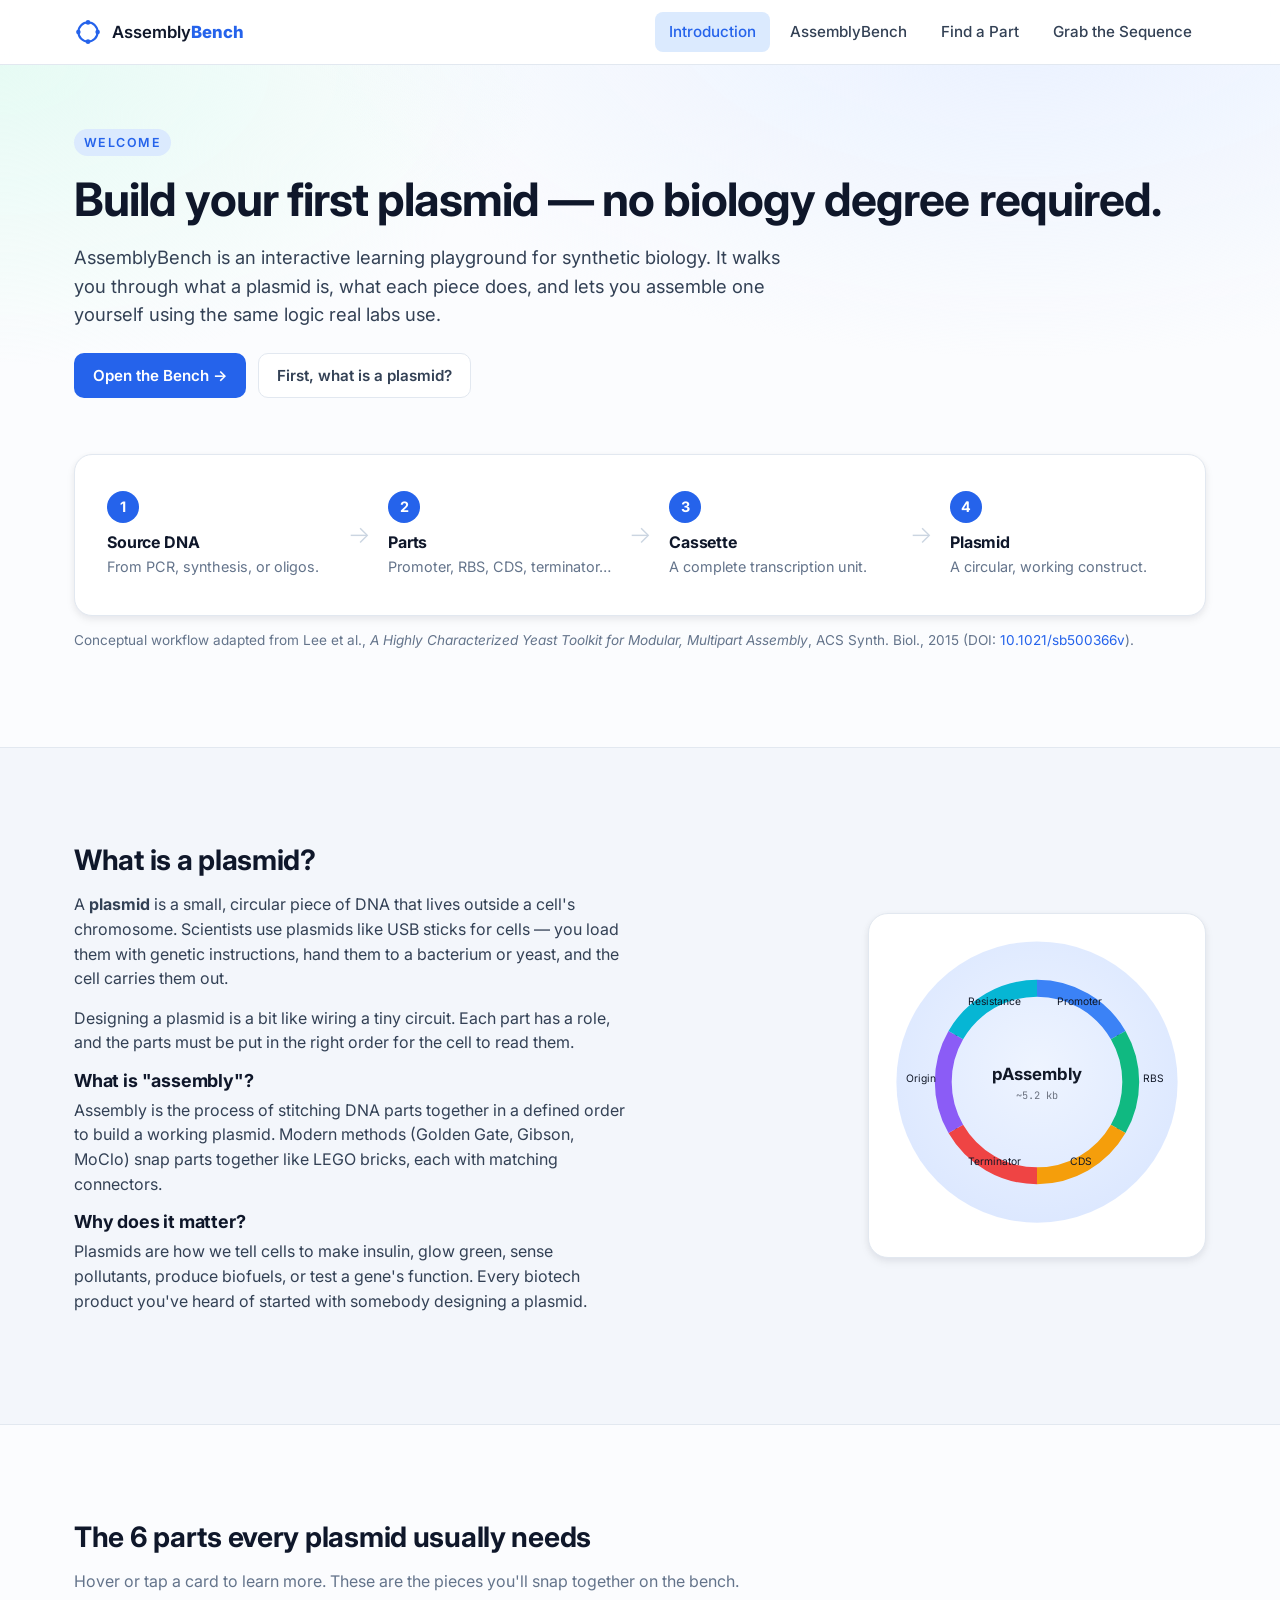
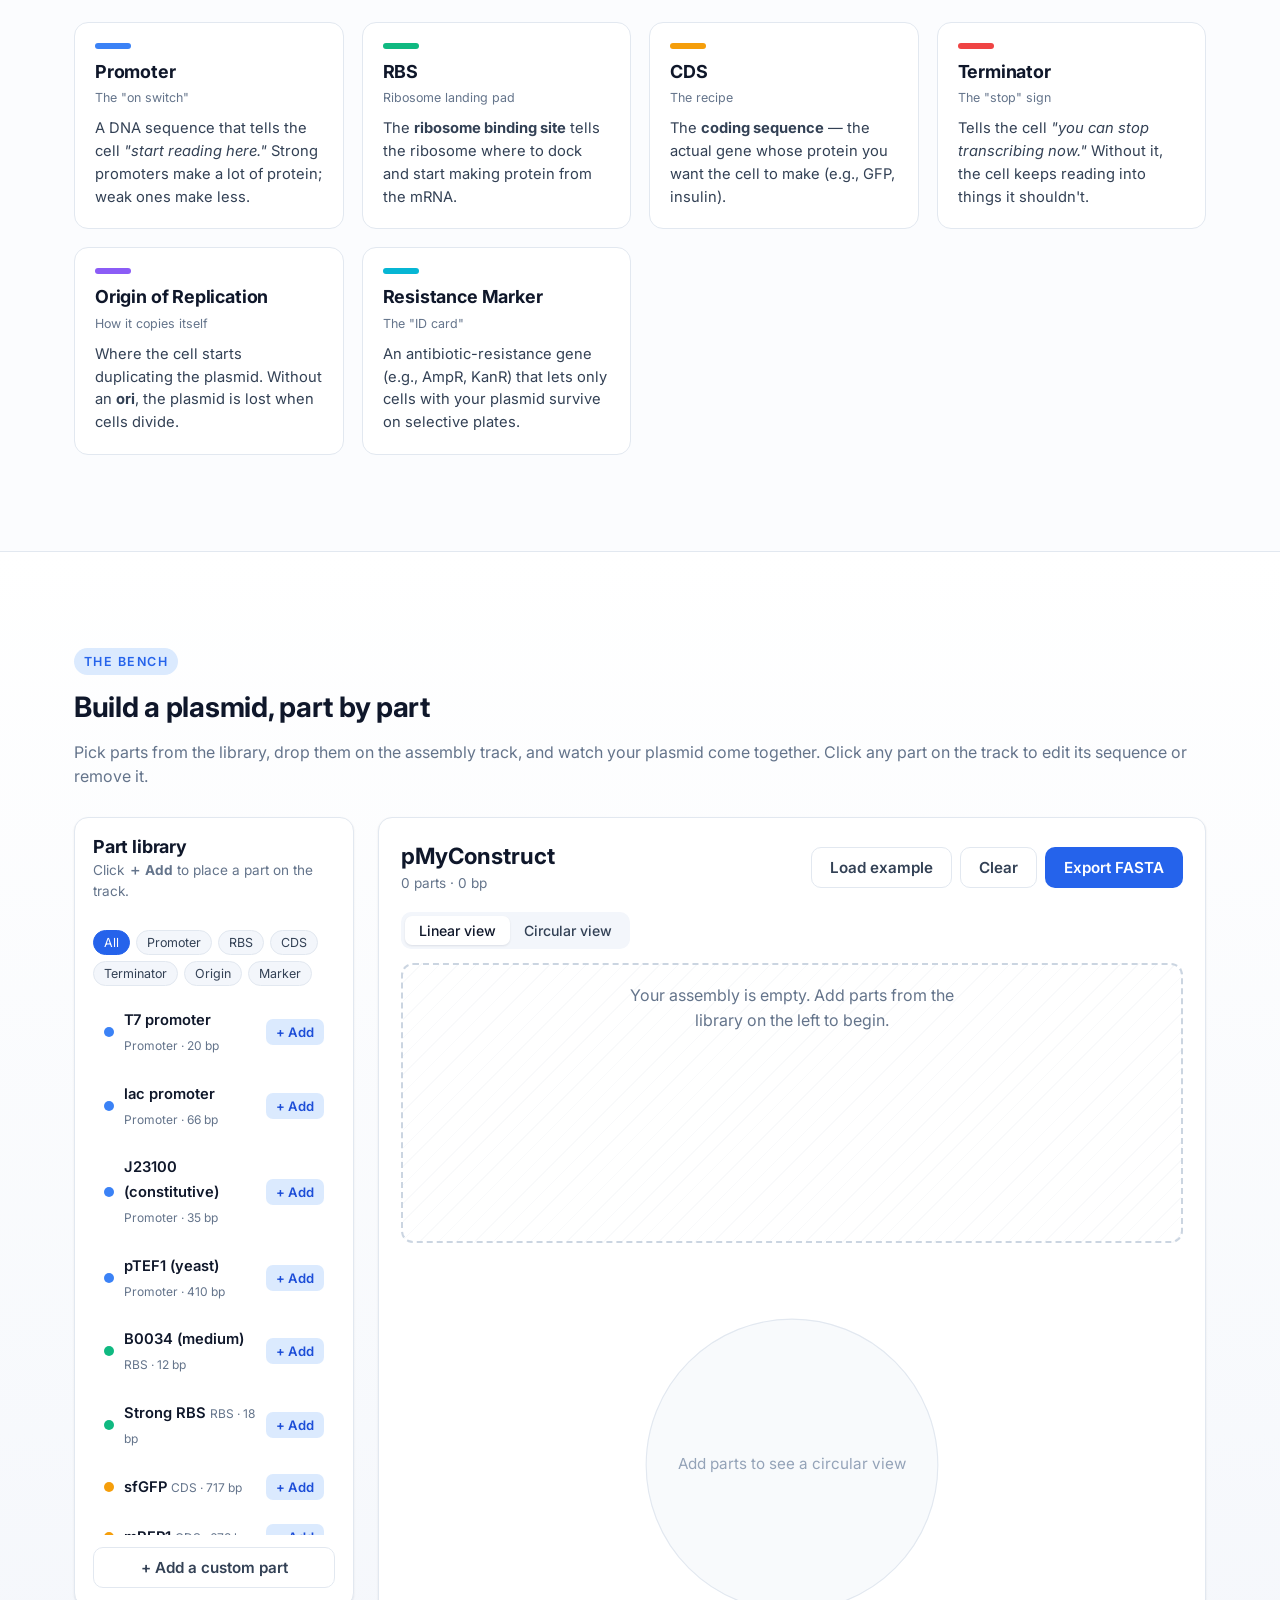
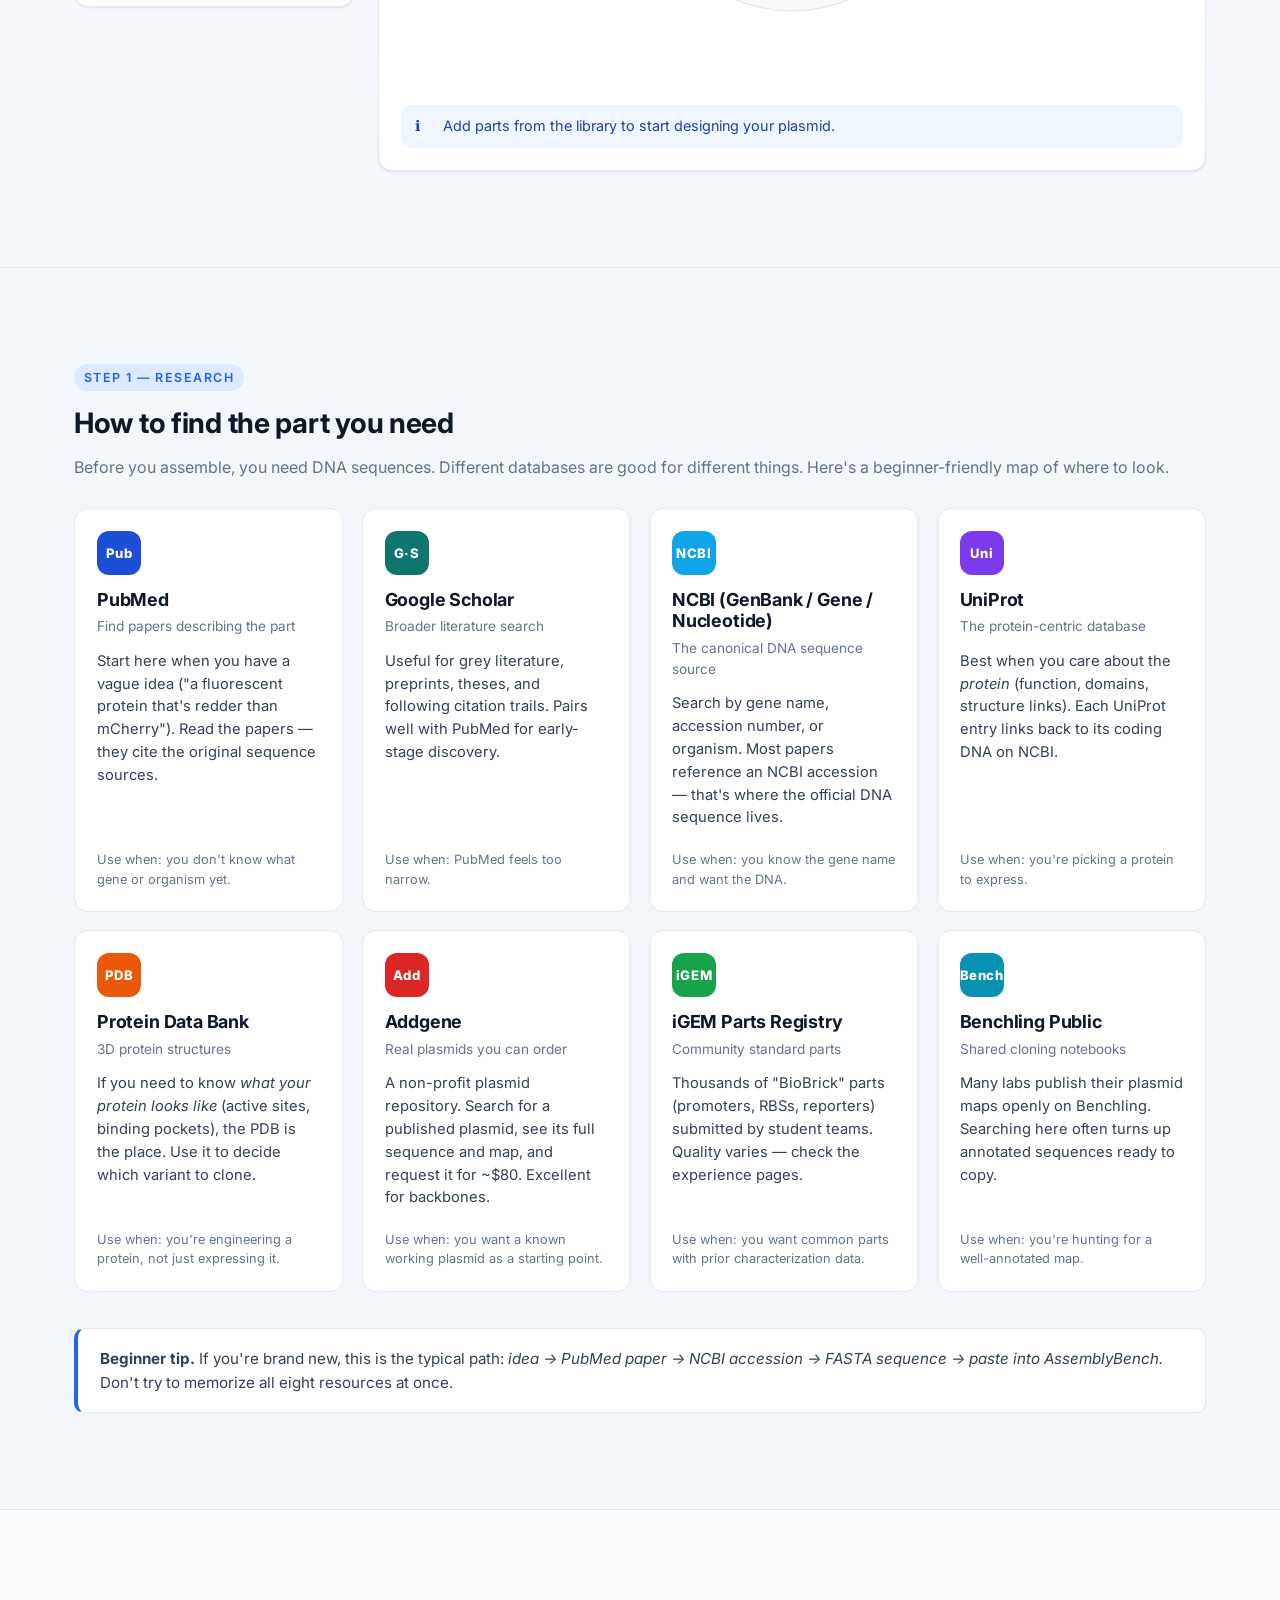
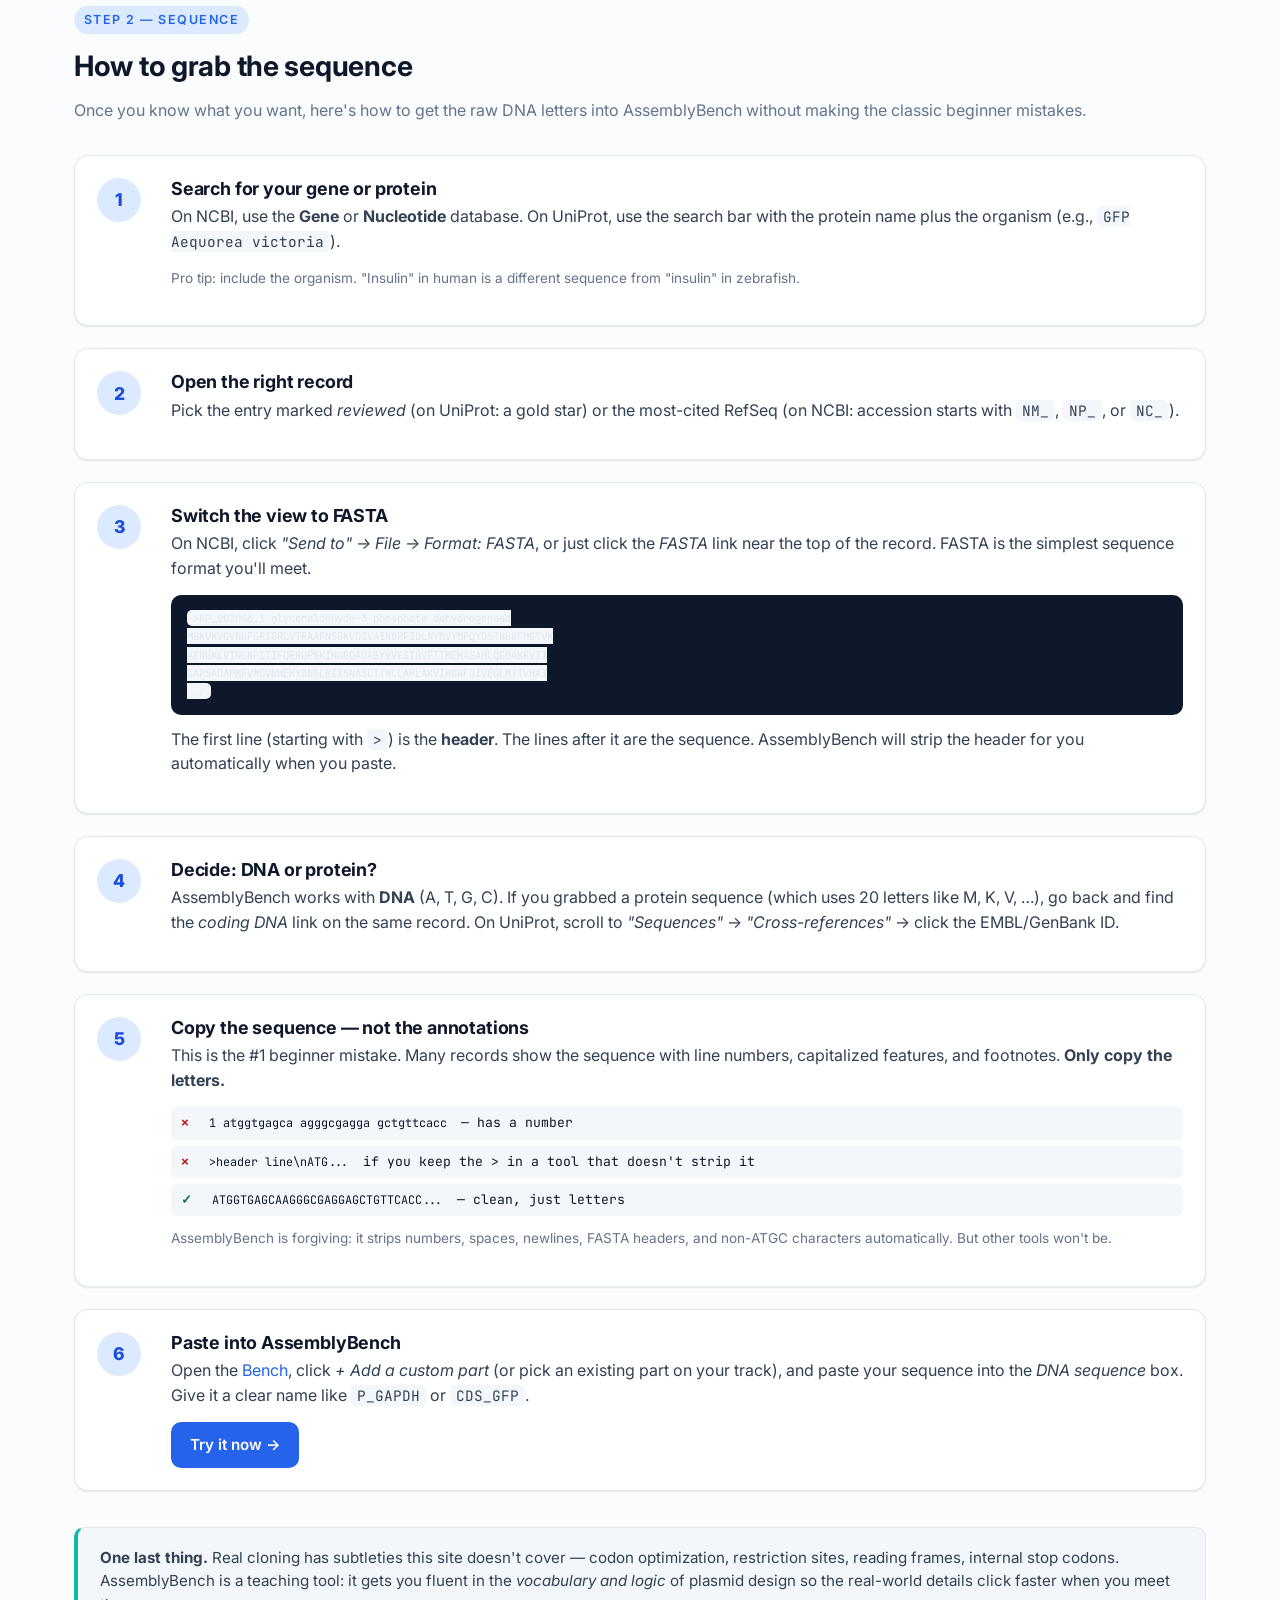
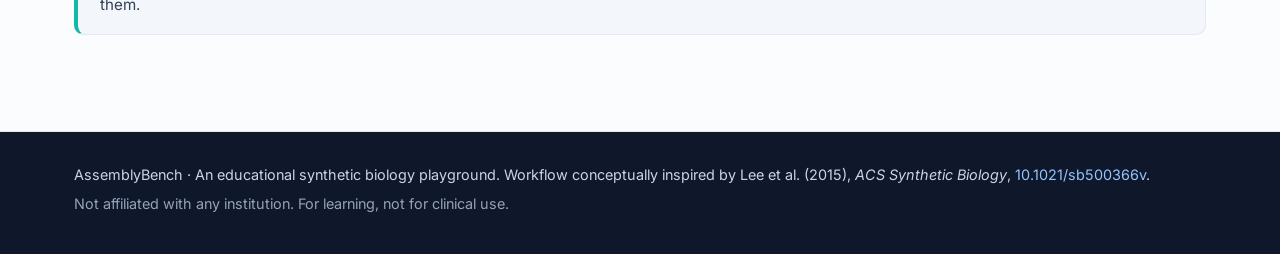
==== index.html @ bbce6f6b "Add AssemblyBench static site Initial build of the four-section educational plasmid-building site: I" ====
<!DOCTYPE html>
<html lang="en">
<head>
<meta charset="UTF-8" />
<meta name="viewport" content="width=device-width, initial-scale=1.0" />
<title>AssemblyBench — Learn synthetic biology by building a plasmid</title>
<meta name="description" content="AssemblyBench is a beginner-friendly interactive platform for learning synthetic biology by designing and assembling plasmids step by step." />
<link rel="stylesheet" href="styles.css" />
<link rel="preconnect" href="https://fonts.googleapis.com" />
<link rel="preconnect" href="https://fonts.gstatic.com" crossorigin />
<link href="https://fonts.googleapis.com/css2?family=Inter:wght@400;500;600;700;800&family=JetBrains+Mono:wght@400;500&display=swap" rel="stylesheet" />
</head>
<body>

<!-- ============ TOP NAV ============ -->
<header class="topnav" id="topnav">
  <div class="nav-inner">
    <a href="#intro" class="brand" data-nav="intro">
      <span class="brand-mark" aria-hidden="true">
        <svg viewBox="0 0 32 32" width="28" height="28">
          <circle cx="16" cy="16" r="11" fill="none" stroke="currentColor" stroke-width="2.5"/>
          <circle cx="16" cy="5" r="2.6" fill="currentColor"/>
          <circle cx="27" cy="16" r="2.6" fill="currentColor"/>
          <circle cx="16" cy="27" r="2.6" fill="currentColor"/>
          <circle cx="5" cy="16" r="2.6" fill="currentColor"/>
        </svg>
      </span>
      <span class="brand-text">Assembly<strong>Bench</strong></span>
    </a>
    <nav class="nav-links" aria-label="Primary">
      <a href="#intro" data-nav="intro">Introduction</a>
      <a href="#bench" data-nav="bench">AssemblyBench</a>
      <a href="#find" data-nav="find">Find a Part</a>
      <a href="#grab" data-nav="grab">Grab the Sequence</a>
    </nav>
    <button id="navToggle" class="nav-toggle" aria-label="Toggle menu" aria-expanded="false">
      <span></span><span></span><span></span>
    </button>
  </div>
</header>

<main>

<!-- ============ 1. INTRODUCTION ============ -->
<section id="intro" class="section section-intro">
  <div class="container">
    <p class="eyebrow">Welcome</p>
    <h1>Build your first plasmid — no biology degree required.</h1>
    <p class="lede">
      AssemblyBench is an interactive learning playground for synthetic biology.
      It walks you through what a plasmid is, what each piece does, and lets you
      assemble one yourself using the same logic real labs use.
    </p>
    <div class="hero-cta">
      <a href="#bench" class="btn btn-primary" data-nav="bench">Open the Bench →</a>
      <a href="#intro-what" class="btn btn-ghost">First, what is a plasmid?</a>
    </div>

    <!-- Conceptual diagram inspired by Figure 1 of the YTK paper -->
    <div class="hero-figure" aria-label="Hierarchical plasmid assembly diagram">
      <div class="flow-step">
        <div class="flow-dot">1</div>
        <h4>Source DNA</h4>
        <p>From PCR, synthesis, or oligos.</p>
      </div>
      <div class="flow-arrow" aria-hidden="true">→</div>
      <div class="flow-step">
        <div class="flow-dot">2</div>
        <h4>Parts</h4>
        <p>Promoter, RBS, CDS, terminator…</p>
      </div>
      <div class="flow-arrow" aria-hidden="true">→</div>
      <div class="flow-step">
        <div class="flow-dot">3</div>
        <h4>Cassette</h4>
        <p>A complete transcription unit.</p>
      </div>
      <div class="flow-arrow" aria-hidden="true">→</div>
      <div class="flow-step">
        <div class="flow-dot">4</div>
        <h4>Plasmid</h4>
        <p>A circular, working construct.</p>
      </div>
    </div>
    <p class="figure-caption">
      Conceptual workflow adapted from Lee et&nbsp;al., <em>A Highly Characterized Yeast Toolkit for Modular, Multipart Assembly</em>,
      ACS Synth. Biol., 2015 (DOI: <a href="https://pubs.acs.org/doi/10.1021/sb500366v" target="_blank" rel="noopener">10.1021/sb500366v</a>).
    </p>
  </div>
</section>

<section id="intro-what" class="section section-soft">
  <div class="container grid-2">
    <div>
      <h2>What is a plasmid?</h2>
      <p>
        A <strong>plasmid</strong> is a small, circular piece of DNA that lives outside
        a cell's chromosome. Scientists use plasmids like USB sticks for cells —
        you load them with genetic instructions, hand them to a bacterium or yeast,
        and the cell carries them out.
      </p>
      <p>
        Designing a plasmid is a bit like wiring a tiny circuit. Each part has a
        role, and the parts must be put in the right order for the cell to read them.
      </p>
      <h3>What is "assembly"?</h3>
      <p>
        Assembly is the process of stitching DNA parts together in a defined order
        to build a working plasmid. Modern methods (Golden Gate, Gibson, MoClo)
        snap parts together like LEGO bricks, each with matching connectors.
      </p>
      <h3>Why does it matter?</h3>
      <p>
        Plasmids are how we tell cells to make insulin, glow green, sense pollutants,
        produce biofuels, or test a gene's function. Every biotech product you've heard
        of started with somebody designing a plasmid.
      </p>
    </div>
    <aside class="plasmid-illustration" aria-label="Plasmid anatomy">
      <svg viewBox="0 0 320 320" width="100%" height="100%">
        <defs>
          <radialGradient id="bg" cx="50%" cy="45%" r="60%">
            <stop offset="0%" stop-color="#eef4ff"/>
            <stop offset="100%" stop-color="#dbe7ff"/>
          </radialGradient>
        </defs>
        <circle cx="160" cy="160" r="150" fill="url(#bg)"/>
        <!-- backbone -->
        <circle cx="160" cy="160" r="100" fill="none" stroke="#1f2937" stroke-width="3"/>
        <!-- arc parts -->
        <path d="M160,60 A100,100 0 0,1 246.6,110" stroke="#3b82f6" stroke-width="18" fill="none"/>
        <path d="M246.6,110 A100,100 0 0,1 246.6,210" stroke="#10b981" stroke-width="18" fill="none"/>
        <path d="M246.6,210 A100,100 0 0,1 160,260" stroke="#f59e0b" stroke-width="18" fill="none"/>
        <path d="M160,260 A100,100 0 0,1 73.4,210" stroke="#ef4444" stroke-width="18" fill="none"/>
        <path d="M73.4,210 A100,100 0 0,1 73.4,110" stroke="#8b5cf6" stroke-width="18" fill="none"/>
        <path d="M73.4,110 A100,100 0 0,1 160,60" stroke="#06b6d4" stroke-width="18" fill="none"/>
        <!-- labels -->
        <g font-family="Inter, sans-serif" font-size="11" fill="#111827">
          <text x="205" y="78"  text-anchor="middle">Promoter</text>
          <text x="284" y="160" text-anchor="middle">RBS</text>
          <text x="207" y="248" text-anchor="middle">CDS</text>
          <text x="115" y="248" text-anchor="middle">Terminator</text>
          <text x="36"  y="160" text-anchor="middle">Origin</text>
          <text x="115" y="78"  text-anchor="middle">Resistance</text>
        </g>
        <text x="160" y="158" text-anchor="middle" font-family="Inter" font-weight="700" font-size="18" fill="#111827">pAssembly</text>
        <text x="160" y="178" text-anchor="middle" font-family="JetBrains Mono" font-size="11" fill="#6b7280">~5.2 kb</text>
      </svg>
    </aside>
  </div>
</section>

<section class="section">
  <div class="container">
    <h2>The 6 parts every plasmid usually needs</h2>
    <p class="muted">Hover or tap a card to learn more. These are the pieces you'll snap together on the bench.</p>
    <div class="part-grid">
      <article class="part-card" data-type="promoter">
        <div class="part-swatch" style="--c:#3b82f6"></div>
        <h3>Promoter</h3>
        <p class="part-tag">The "on switch"</p>
        <p>A DNA sequence that tells the cell <em>"start reading here."</em> Strong promoters make a lot of protein; weak ones make less.</p>
      </article>
      <article class="part-card" data-type="rbs">
        <div class="part-swatch" style="--c:#10b981"></div>
        <h3>RBS</h3>
        <p class="part-tag">Ribosome landing pad</p>
        <p>The <strong>ribosome binding site</strong> tells the ribosome where to dock and start making protein from the mRNA.</p>
      </article>
      <article class="part-card" data-type="cds">
        <div class="part-swatch" style="--c:#f59e0b"></div>
        <h3>CDS</h3>
        <p class="part-tag">The recipe</p>
        <p>The <strong>coding sequence</strong> — the actual gene whose protein you want the cell to make (e.g., GFP, insulin).</p>
      </article>
      <article class="part-card" data-type="terminator">
        <div class="part-swatch" style="--c:#ef4444"></div>
        <h3>Terminator</h3>
        <p class="part-tag">The "stop" sign</p>
        <p>Tells the cell <em>"you can stop transcribing now."</em> Without it, the cell keeps reading into things it shouldn't.</p>
      </article>
      <article class="part-card" data-type="origin">
        <div class="part-swatch" style="--c:#8b5cf6"></div>
        <h3>Origin of Replication</h3>
        <p class="part-tag">How it copies itself</p>
        <p>Where the cell starts duplicating the plasmid. Without an <strong>ori</strong>, the plasmid is lost when cells divide.</p>
      </article>
      <article class="part-card" data-type="resistance">
        <div class="part-swatch" style="--c:#06b6d4"></div>
        <h3>Resistance Marker</h3>
        <p class="part-tag">The "ID card"</p>
        <p>An antibiotic-resistance gene (e.g., AmpR, KanR) that lets only cells with your plasmid survive on selective plates.</p>
      </article>
    </div>
  </div>
</section>

<!-- ============ 2. ASSEMBLY BENCH ============ -->
<section id="bench" class="section section-bench">
  <div class="container">
    <p class="eyebrow">The Bench</p>
    <h2>Build a plasmid, part by part</h2>
    <p class="muted">Pick parts from the library, drop them on the assembly track, and watch your plasmid come together. Click any part on the track to edit its sequence or remove it.</p>

    <div class="bench-grid">

      <!-- Library -->
      <aside class="bench-library" aria-label="Part library">
        <div class="library-head">
          <h3>Part library</h3>
          <p class="muted small">Click <strong>＋ Add</strong> to place a part on the track.</p>
        </div>
        <div class="library-filter">
          <button class="chip is-active" data-filter="all">All</button>
          <button class="chip" data-filter="promoter">Promoter</button>
          <button class="chip" data-filter="rbs">RBS</button>
          <button class="chip" data-filter="cds">CDS</button>
          <button class="chip" data-filter="terminator">Terminator</button>
          <button class="chip" data-filter="origin">Origin</button>
          <button class="chip" data-filter="resistance">Marker</button>
        </div>
        <ul class="library-list" id="libraryList"><!-- filled by JS --></ul>

        <button class="btn btn-ghost btn-block" id="addCustomBtn">+ Add a custom part</button>
      </aside>

      <!-- Workspace -->
      <section class="bench-workspace" aria-label="Assembly workspace">
        <div class="workspace-head">
          <div>
            <input id="plasmidName" class="plasmid-name" value="pMyConstruct" aria-label="Plasmid name" />
            <p class="muted small" id="plasmidStats">0 parts · 0 bp</p>
          </div>
          <div class="workspace-actions">
            <button class="btn btn-ghost" id="loadExampleBtn" title="Load a worked example">Load example</button>
            <button class="btn btn-ghost" id="clearBtn" title="Clear the track">Clear</button>
            <button class="btn btn-primary" id="exportBtn" title="Export as FASTA">Export FASTA</button>
          </div>
        </div>

        <div class="workspace-views">
          <button class="view-tab is-active" data-view="linear">Linear view</button>
          <button class="view-tab" data-view="circular">Circular view</button>
        </div>

        <!-- Linear track -->
        <div class="track-wrap" id="trackWrap">
          <div class="track" id="track" data-empty="true">
            <p class="track-empty">Your assembly is empty. Add parts from the library on the left to begin.</p>
          </div>
        </div>

        <!-- Circular view -->
        <div class="circular-wrap" id="circularWrap" hidden>
          <svg id="circularSvg" viewBox="-180 -180 360 360" role="img" aria-label="Circular plasmid view"></svg>
        </div>

        <!-- Validation -->
        <div class="validator" id="validator" aria-live="polite"></div>
      </section>
    </div>
  </div>
</section>

<!-- Part detail dialog -->
<dialog id="partDialog" class="dialog">
  <form method="dialog" class="dialog-inner">
    <header class="dialog-head">
      <h3 id="dialogTitle">Part</h3>
      <button class="icon-btn" value="cancel" aria-label="Close" type="button" id="dialogClose">✕</button>
    </header>
    <div class="dialog-body">
      <label class="field">
        <span>Display name</span>
        <input id="dialogName" type="text" />
      </label>
      <label class="field">
        <span>Part type</span>
        <select id="dialogType">
          <option value="promoter">Promoter</option>
          <option value="rbs">RBS</option>
          <option value="cds">CDS (coding sequence)</option>
          <option value="terminator">Terminator</option>
          <option value="origin">Origin of replication</option>
          <option value="resistance">Resistance marker</option>
          <option value="other">Other / spacer</option>
        </select>
      </label>
      <label class="field">
        <span>DNA sequence (A/T/G/C, others ignored)</span>
        <textarea id="dialogSeq" rows="8" spellcheck="false" placeholder="Paste a FASTA or raw sequence. Headers (lines starting with &gt;) are stripped automatically."></textarea>
        <span class="field-hint" id="dialogSeqHint">0 bp</span>
      </label>
    </div>
    <footer class="dialog-foot">
      <button class="btn btn-danger" type="button" id="dialogDelete">Remove from track</button>
      <span class="spacer"></span>
      <button class="btn btn-ghost" type="button" id="dialogCancel">Cancel</button>
      <button class="btn btn-primary" type="button" id="dialogSave">Save</button>
    </footer>
  </form>
</dialog>

<!-- ============ 3. FIND A PART ============ -->
<section id="find" class="section section-soft">
  <div class="container">
    <p class="eyebrow">Step 1 — Research</p>
    <h2>How to find the part you need</h2>
    <p class="muted">
      Before you assemble, you need DNA sequences. Different databases are good for
      different things. Here's a beginner-friendly map of where to look.
    </p>

    <div class="resource-grid">

      <a class="resource-card" href="https://pubmed.ncbi.nlm.nih.gov" target="_blank" rel="noopener">
        <div class="resource-mark" style="--c:#1d4ed8">Pub</div>
        <h3>PubMed</h3>
        <p class="resource-tag">Find papers describing the part</p>
        <p>Start here when you have a vague idea ("a fluorescent protein that's redder than mCherry"). Read the papers — they cite the original sequence sources.</p>
        <span class="resource-when">Use when: you don't know what gene or organism yet.</span>
      </a>

      <a class="resource-card" href="https://scholar.google.com" target="_blank" rel="noopener">
        <div class="resource-mark" style="--c:#0f766e">G·S</div>
        <h3>Google Scholar</h3>
        <p class="resource-tag">Broader literature search</p>
        <p>Useful for grey literature, preprints, theses, and following citation trails.
          Pairs well with PubMed for early-stage discovery.</p>
        <span class="resource-when">Use when: PubMed feels too narrow.</span>
      </a>

      <a class="resource-card" href="https://www.ncbi.nlm.nih.gov/" target="_blank" rel="noopener">
        <div class="resource-mark" style="--c:#0ea5e9">NCBI</div>
        <h3>NCBI (GenBank / Gene / Nucleotide)</h3>
        <p class="resource-tag">The canonical DNA sequence source</p>
        <p>Search by gene name, accession number, or organism. Most papers reference an NCBI accession — that's where the official DNA sequence lives.</p>
        <span class="resource-when">Use when: you know the gene name and want the DNA.</span>
      </a>

      <a class="resource-card" href="https://www.uniprot.org" target="_blank" rel="noopener">
        <div class="resource-mark" style="--c:#7c3aed">Uni</div>
        <h3>UniProt</h3>
        <p class="resource-tag">The protein-centric database</p>
        <p>Best when you care about the <em>protein</em> (function, domains, structure links). Each UniProt entry links back to its coding DNA on NCBI.</p>
        <span class="resource-when">Use when: you're picking a protein to express.</span>
      </a>

      <a class="resource-card" href="https://www.rcsb.org" target="_blank" rel="noopener">
        <div class="resource-mark" style="--c:#ea580c">PDB</div>
        <h3>Protein Data Bank</h3>
        <p class="resource-tag">3D protein structures</p>
        <p>If you need to know <em>what your protein looks like</em> (active sites, binding pockets), the PDB is the place. Use it to decide which variant to clone.</p>
        <span class="resource-when">Use when: you're engineering a protein, not just expressing it.</span>
      </a>

      <a class="resource-card" href="https://www.addgene.org" target="_blank" rel="noopener">
        <div class="resource-mark" style="--c:#dc2626">Add</div>
        <h3>Addgene</h3>
        <p class="resource-tag">Real plasmids you can order</p>
        <p>A non-profit plasmid repository. Search for a published plasmid, see its full sequence and map, and request it for ~$80. Excellent for backbones.</p>
        <span class="resource-when">Use when: you want a known working plasmid as a starting point.</span>
      </a>

      <a class="resource-card" href="https://parts.igem.org" target="_blank" rel="noopener">
        <div class="resource-mark" style="--c:#16a34a">iGEM</div>
        <h3>iGEM Parts Registry</h3>
        <p class="resource-tag">Community standard parts</p>
        <p>Thousands of "BioBrick" parts (promoters, RBSs, reporters) submitted by student teams. Quality varies — check the experience pages.</p>
        <span class="resource-when">Use when: you want common parts with prior characterization data.</span>
      </a>

      <a class="resource-card" href="https://benchling.com/explore" target="_blank" rel="noopener">
        <div class="resource-mark" style="--c:#0891b2">Bench</div>
        <h3>Benchling Public</h3>
        <p class="resource-tag">Shared cloning notebooks</p>
        <p>Many labs publish their plasmid maps openly on Benchling. Searching here often turns up annotated sequences ready to copy.</p>
        <span class="resource-when">Use when: you're hunting for a well-annotated map.</span>
      </a>

    </div>

    <div class="callout">
      <strong>Beginner tip.</strong> If you're brand new, this is the typical path:
      <em>idea → PubMed paper → NCBI accession → FASTA sequence → paste into AssemblyBench.</em>
      Don't try to memorize all eight resources at once.
    </div>
  </div>
</section>

<!-- ============ 4. GRAB THE SEQUENCE ============ -->
<section id="grab" class="section">
  <div class="container">
    <p class="eyebrow">Step 2 — Sequence</p>
    <h2>How to grab the sequence</h2>
    <p class="muted">Once you know what you want, here's how to get the raw DNA letters into AssemblyBench without making the classic beginner mistakes.</p>

    <ol class="steps">
      <li class="step">
        <div class="step-num">1</div>
        <div class="step-body">
          <h3>Search for your gene or protein</h3>
          <p>On NCBI, use the <strong>Gene</strong> or <strong>Nucleotide</strong> database. On UniProt, use the search bar with the protein name plus the organism (e.g., <code>GFP Aequorea victoria</code>).</p>
          <p class="muted small">Pro tip: include the organism. "Insulin" in human is a different sequence from "insulin" in zebrafish.</p>
        </div>
      </li>

      <li class="step">
        <div class="step-num">2</div>
        <div class="step-body">
          <h3>Open the right record</h3>
          <p>Pick the entry marked <em>reviewed</em> (on UniProt: a gold star) or the most-cited RefSeq (on NCBI: accession starts with <code>NM_</code>, <code>NP_</code>, or <code>NC_</code>).</p>
        </div>
      </li>

      <li class="step">
        <div class="step-num">3</div>
        <div class="step-body">
          <h3>Switch the view to FASTA</h3>
          <p>On NCBI, click <em>"Send to" → File → Format: FASTA</em>, or just click the <em>FASTA</em> link near the top of the record. FASTA is the simplest sequence format you'll meet.</p>

          <div class="code-block">
<pre><code>&gt;NP_002046.1 glyceraldehyde-3-phosphate dehydrogenase
MGKVKVGVNGFGRIGRLVTRAAFNSGKVDIVAINDPFIDLNYMVYMFQYDSTHGKFHGTVK
AENGKLVINGNPITIFQERDPSKIKWGDAGAEYVVESTGVFTTMEKAGAHLQGGAKRVII
SAPSADAPMFVMGVNHEKYDNSLKIISNASCTTNCLAPLAKVIHDNFGIVEGLMTTVHAI
...</code></pre>
          </div>

          <p>The first line (starting with <code>&gt;</code>) is the <strong>header</strong>. The lines after it are the sequence. AssemblyBench will strip the header for you automatically when you paste.</p>
        </div>
      </li>

      <li class="step">
        <div class="step-num">4</div>
        <div class="step-body">
          <h3>Decide: DNA or protein?</h3>
          <p>AssemblyBench works with <strong>DNA</strong> (A, T, G, C). If you grabbed a protein sequence (which uses 20 letters like M, K, V, …), go back and find the <em>coding DNA</em> link on the same record. On UniProt, scroll to <em>"Sequences"</em> → <em>"Cross-references"</em> → click the EMBL/GenBank ID.</p>
        </div>
      </li>

      <li class="step">
        <div class="step-num">5</div>
        <div class="step-body">
          <h3>Copy the sequence — not the annotations</h3>
          <p>This is the #1 beginner mistake. Many records show the sequence with line numbers, capitalized features, and footnotes. <strong>Only copy the letters.</strong></p>
          <ul class="mistake-list">
            <li><span class="bad">✕</span> <code>1 atggtgagca agggcgagga gctgttcacc</code> — has a number</li>
            <li><span class="bad">✕</span> <code>&gt;header line\nATG...</code> if you keep the &gt; in a tool that doesn't strip it</li>
            <li><span class="good">✓</span> <code>ATGGTGAGCAAGGGCGAGGAGCTGTTCACC...</code> — clean, just letters</li>
          </ul>
          <p class="muted small">AssemblyBench is forgiving: it strips numbers, spaces, newlines, FASTA headers, and non-ATGC characters automatically. But other tools won't be.</p>
        </div>
      </li>

      <li class="step">
        <div class="step-num">6</div>
        <div class="step-body">
          <h3>Paste into AssemblyBench</h3>
          <p>Open the <a href="#bench" data-nav="bench">Bench</a>, click <em>+ Add a custom part</em> (or pick an existing part on your track), and paste your sequence into the <em>DNA sequence</em> box. Give it a clear name like <code>P_GAPDH</code> or <code>CDS_GFP</code>.</p>
          <a href="#bench" class="btn btn-primary" data-nav="bench">Try it now →</a>
        </div>
      </li>
    </ol>

    <div class="callout callout-soft">
      <strong>One last thing.</strong> Real cloning has subtleties this site doesn't cover —
      codon optimization, restriction sites, reading frames, internal stop codons. AssemblyBench
      is a teaching tool: it gets you fluent in the <em>vocabulary and logic</em> of plasmid
      design so the real-world details click faster when you meet them.
    </div>
  </div>
</section>

</main>

<footer class="site-footer">
  <div class="container footer-inner">
    <p>
      AssemblyBench · An educational synthetic biology playground.
      Workflow conceptually inspired by Lee et&nbsp;al. (2015), <em>ACS Synthetic Biology</em>,
      <a href="https://pubs.acs.org/doi/10.1021/sb500366v" target="_blank" rel="noopener">10.1021/sb500366v</a>.
    </p>
    <p class="muted small">Not affiliated with any institution. For learning, not for clinical use.</p>
  </div>
</footer>

<!-- Floating tooltip layer -->
<div id="tooltip" class="tooltip" role="tooltip"></div>

<script src="parts.js"></script>
<script src="app.js"></script>
</body>
</html>
---- styles.css ----
/* ==========================================================
   AssemblyBench — Styles
   ========================================================== */

:root {
  --bg: #fbfcfe;
  --bg-soft: #f3f6fb;
  --bg-card: #ffffff;
  --ink: #0f172a;
  --ink-2: #334155;
  --muted: #64748b;
  --line: #e2e8f0;
  --line-2: #cbd5e1;

  --brand: #2563eb;
  --brand-dark: #1d4ed8;
  --brand-soft: #dbeafe;
  --accent: #14b8a6;

  --promoter: #3b82f6;
  --rbs: #10b981;
  --cds: #f59e0b;
  --terminator: #ef4444;
  --origin: #8b5cf6;
  --resistance: #06b6d4;
  --other: #94a3b8;

  --shadow-sm: 0 1px 2px rgba(15,23,42,.06), 0 1px 3px rgba(15,23,42,.04);
  --shadow-md: 0 4px 10px rgba(15,23,42,.06), 0 2px 6px rgba(15,23,42,.04);
  --shadow-lg: 0 18px 40px -10px rgba(15,23,42,.18), 0 6px 16px rgba(15,23,42,.06);

  --radius: 14px;
  --radius-sm: 10px;

  --font-sans: 'Inter', system-ui, -apple-system, 'Segoe UI', Roboto, sans-serif;
  --font-mono: 'JetBrains Mono', ui-monospace, SFMono-Regular, Menlo, monospace;
}

* { box-sizing: border-box; }
html, body { margin: 0; padding: 0; }
html { scroll-behavior: smooth; scroll-padding-top: 72px; }

body {
  font-family: var(--font-sans);
  color: var(--ink);
  background: var(--bg);
  line-height: 1.55;
  -webkit-font-smoothing: antialiased;
}

a { color: var(--brand); text-decoration: none; }
a:hover { text-decoration: underline; }

h1, h2, h3, h4 { font-weight: 700; letter-spacing: -0.01em; line-height: 1.2; color: var(--ink); }
h1 { font-size: clamp(2rem, 3.6vw, 3rem); margin: 0 0 1rem; letter-spacing: -0.02em; }
h2 { font-size: clamp(1.6rem, 2.2vw, 2.1rem); margin: 0 0 .9rem; }
h3 { font-size: 1.12rem; margin: 0 0 .4rem; }
h4 { font-size: .95rem; margin: 0 0 .25rem; }
p { margin: 0 0 .9rem; color: var(--ink-2); }
.muted { color: var(--muted); }
.small { font-size: .85rem; }

code, pre { font-family: var(--font-mono); font-size: .9em; }
code { background: var(--bg-soft); padding: 1px 6px; border-radius: 5px; }

.container { max-width: 1180px; margin: 0 auto; padding: 0 24px; }

.eyebrow {
  display: inline-block;
  font-size: .78rem;
  font-weight: 600;
  letter-spacing: .12em;
  text-transform: uppercase;
  color: var(--brand);
  background: var(--brand-soft);
  padding: 4px 10px;
  border-radius: 999px;
  margin: 0 0 1rem;
}

/* ============ NAV ============ */
.topnav {
  position: sticky;
  top: 0;
  z-index: 50;
  background: rgba(255,255,255,.85);
  backdrop-filter: saturate(180%) blur(10px);
  -webkit-backdrop-filter: saturate(180%) blur(10px);
  border-bottom: 1px solid var(--line);
}
.nav-inner {
  max-width: 1180px;
  margin: 0 auto;
  padding: 12px 24px;
  display: flex;
  align-items: center;
  gap: 24px;
}
.brand {
  display: inline-flex;
  align-items: center;
  gap: 10px;
  color: var(--ink);
  font-weight: 600;
  font-size: 1.05rem;
}
.brand:hover { text-decoration: none; }
.brand-mark { color: var(--brand); display: inline-flex; }
.brand-text strong { color: var(--brand); font-weight: 800; }
.nav-links {
  margin-left: auto;
  display: flex;
  gap: 6px;
  flex-wrap: wrap;
}
.nav-links a {
  color: var(--ink-2);
  padding: 8px 14px;
  border-radius: 8px;
  font-weight: 500;
  font-size: .95rem;
}
.nav-links a:hover { background: var(--bg-soft); text-decoration: none; color: var(--ink); }
.nav-links a.is-active { color: var(--brand); background: var(--brand-soft); }

.nav-toggle {
  display: none;
  background: none;
  border: 0;
  width: 40px;
  height: 40px;
  flex-direction: column;
  justify-content: center;
  gap: 5px;
  cursor: pointer;
  padding: 0 8px;
}
.nav-toggle span { display: block; height: 2px; background: var(--ink); border-radius: 2px; }

@media (max-width: 820px) {
  .nav-toggle { display: inline-flex; margin-left: auto; }
  .nav-links {
    position: absolute;
    top: 100%;
    left: 0;
    right: 0;
    background: #fff;
    flex-direction: column;
    gap: 0;
    padding: 8px 16px 14px;
    border-bottom: 1px solid var(--line);
    display: none;
  }
  .nav-links.is-open { display: flex; }
  .nav-links a { padding: 10px 12px; }
}

/* ============ SECTIONS ============ */
.section {
  padding: 96px 0;
  border-bottom: 1px solid var(--line);
}
.section-soft { background: var(--bg-soft); }
.section-intro {
  padding-top: 64px;
  background:
    radial-gradient(1200px 600px at 80% -10%, #e9f1ff 0%, transparent 60%),
    radial-gradient(900px 500px at 0% 0%, #e6fbf4 0%, transparent 60%),
    #fbfcfe;
}

.lede { font-size: 1.15rem; max-width: 720px; color: var(--ink-2); }

.hero-cta {
  display: flex;
  gap: 12px;
  margin: 24px 0 56px;
  flex-wrap: wrap;
}

/* Hero figure (the workflow row) */
.hero-figure {
  display: grid;
  grid-template-columns: 1fr auto 1fr auto 1fr auto 1fr;
  align-items: stretch;
  gap: 14px;
  padding: 28px;
  background: #fff;
  border: 1px solid var(--line);
  border-radius: 18px;
  box-shadow: var(--shadow-md);
}
.flow-step {
  display: flex;
  flex-direction: column;
  align-items: flex-start;
  text-align: left;
  padding: 8px 4px;
}
.flow-dot {
  width: 32px;
  height: 32px;
  border-radius: 50%;
  background: var(--brand);
  color: #fff;
  font-weight: 700;
  font-size: .9rem;
  display: inline-flex;
  align-items: center;
  justify-content: center;
  margin-bottom: 10px;
}
.flow-step h4 { font-size: 1rem; }
.flow-step p { font-size: .9rem; color: var(--muted); margin: 0; }
.flow-arrow {
  display: flex;
  align-items: center;
  justify-content: center;
  color: var(--line-2);
  font-size: 1.5rem;
  font-weight: 300;
}
.figure-caption {
  margin: 14px 0 0;
  font-size: .85rem;
  color: var(--muted);
}

@media (max-width: 820px) {
  .hero-figure { grid-template-columns: 1fr; }
  .flow-arrow { transform: rotate(90deg); }
}

/* ============ BUTTONS ============ */
.btn {
  display: inline-flex;
  align-items: center;
  justify-content: center;
  gap: 8px;
  padding: 10px 18px;
  border-radius: 10px;
  font-weight: 600;
  font-size: .95rem;
  border: 1px solid transparent;
  cursor: pointer;
  font-family: inherit;
  transition: transform .04s ease, box-shadow .15s ease, background .15s ease, color .15s ease;
  background: transparent;
  color: var(--ink);
}
.btn:active { transform: translateY(1px); }
.btn-primary {
  background: var(--brand);
  color: #fff;
}
.btn-primary:hover { background: var(--brand-dark); text-decoration: none; }
.btn-ghost {
  background: #fff;
  border-color: var(--line);
  color: var(--ink-2);
}
.btn-ghost:hover { background: var(--bg-soft); color: var(--ink); text-decoration: none; }
.btn-danger {
  background: #fee2e2;
  color: #b91c1c;
  border-color: #fecaca;
}
.btn-danger:hover { background: #fecaca; }
.btn-block { width: 100%; }

.icon-btn {
  background: transparent;
  border: 0;
  font-size: 1.1rem;
  color: var(--muted);
  cursor: pointer;
  width: 32px;
  height: 32px;
  border-radius: 8px;
}
.icon-btn:hover { background: var(--bg-soft); color: var(--ink); }

/* ============ GRIDS ============ */
.grid-2 {
  display: grid;
  grid-template-columns: 1.05fr 1fr;
  gap: 56px;
  align-items: center;
}
@media (max-width: 900px) { .grid-2 { grid-template-columns: 1fr; gap: 32px; } }

.plasmid-illustration {
  background: #fff;
  border: 1px solid var(--line);
  border-radius: 20px;
  padding: 18px;
  box-shadow: var(--shadow-md);
  aspect-ratio: 1 / 1;
  max-width: 440px;
  margin-left: auto;
}

/* Part cards */
.part-grid {
  display: grid;
  grid-template-columns: repeat(auto-fill, minmax(220px, 1fr));
  gap: 18px;
  margin-top: 28px;
}
.part-card {
  background: #fff;
  border: 1px solid var(--line);
  border-radius: var(--radius);
  padding: 20px;
  position: relative;
  transition: transform .12s ease, box-shadow .15s ease, border-color .15s ease;
  overflow: hidden;
}
.part-card:hover {
  transform: translateY(-2px);
  border-color: var(--line-2);
  box-shadow: var(--shadow-md);
}
.part-card .part-swatch {
  width: 36px;
  height: 6px;
  border-radius: 999px;
  background: var(--c, var(--brand));
  margin-bottom: 12px;
}
.part-card h3 { margin-bottom: 2px; }
.part-tag {
  display: inline-block;
  font-size: .78rem;
  color: var(--muted);
  margin: 0 0 .6rem;
}
.part-card p:last-child { margin-bottom: 0; font-size: .92rem; }

/* ============ BENCH ============ */
.section-bench { background: linear-gradient(180deg, #fff 0%, var(--bg-soft) 100%); }

.bench-grid {
  display: grid;
  grid-template-columns: 280px 1fr;
  gap: 24px;
  margin-top: 28px;
}
@media (max-width: 980px) { .bench-grid { grid-template-columns: 1fr; } }

.bench-library {
  background: #fff;
  border: 1px solid var(--line);
  border-radius: var(--radius);
  padding: 18px;
  box-shadow: var(--shadow-sm);
  position: sticky;
  top: 80px;
  align-self: start;
  max-height: calc(100vh - 110px);
  display: flex;
  flex-direction: column;
}
@media (max-width: 980px) { .bench-library { position: static; max-height: none; } }
.library-head h3 { margin: 0 0 2px; }
.library-filter {
  display: flex;
  gap: 6px;
  flex-wrap: wrap;
  margin: 14px 0 12px;
}
.chip {
  background: var(--bg-soft);
  border: 1px solid var(--line);
  color: var(--ink-2);
  font-size: .78rem;
  padding: 4px 10px;
  border-radius: 999px;
  cursor: pointer;
  font-family: inherit;
}
.chip:hover { border-color: var(--line-2); color: var(--ink); }
.chip.is-active { background: var(--brand); color: #fff; border-color: var(--brand); }

.library-list {
  list-style: none;
  margin: 0;
  padding: 0;
  overflow-y: auto;
  flex: 1;
  display: flex;
  flex-direction: column;
  gap: 6px;
}
.library-item {
  display: flex;
  align-items: center;
  gap: 10px;
  padding: 8px 10px;
  border-radius: 10px;
  border: 1px solid transparent;
  cursor: default;
}
.library-item:hover { background: var(--bg-soft); }
.library-item .li-swatch {
  width: 10px;
  height: 10px;
  border-radius: 50%;
  background: var(--c);
  flex: 0 0 auto;
}
.library-item .li-text { flex: 1; min-width: 0; }
.library-item .li-name { font-weight: 600; font-size: .92rem; line-height: 1.2; }
.library-item .li-meta { font-size: .75rem; color: var(--muted); }
.library-item button {
  background: var(--brand-soft);
  color: var(--brand-dark);
  border: 0;
  font-size: .82rem;
  font-weight: 600;
  padding: 5px 10px;
  border-radius: 7px;
  cursor: pointer;
  font-family: inherit;
}
.library-item button:hover { background: var(--brand); color: #fff; }

#addCustomBtn { margin-top: 12px; }

/* Workspace */
.bench-workspace {
  background: #fff;
  border: 1px solid var(--line);
  border-radius: var(--radius);
  padding: 22px;
  box-shadow: var(--shadow-sm);
  min-height: 480px;
  display: flex;
  flex-direction: column;
}
.workspace-head {
  display: flex;
  align-items: center;
  gap: 16px;
  margin-bottom: 18px;
}
.workspace-head > div:first-child { flex: 1; min-width: 0; }
.plasmid-name {
  font-family: inherit;
  font-size: 1.4rem;
  font-weight: 700;
  border: 0;
  outline: 0;
  width: 100%;
  background: transparent;
  color: var(--ink);
  padding: 2px 0;
  border-bottom: 2px dashed transparent;
}
.plasmid-name:hover, .plasmid-name:focus { border-bottom-color: var(--line-2); }
#plasmidStats { margin: 0; font-size: .85rem; }
.workspace-actions { display: flex; gap: 8px; flex-wrap: wrap; }

.workspace-views {
  display: inline-flex;
  background: var(--bg-soft);
  border-radius: 10px;
  padding: 4px;
  margin-bottom: 14px;
  width: max-content;
}
.view-tab {
  background: transparent;
  border: 0;
  padding: 6px 14px;
  border-radius: 7px;
  font-family: inherit;
  font-size: .88rem;
  font-weight: 500;
  color: var(--ink-2);
  cursor: pointer;
}
.view-tab.is-active { background: #fff; color: var(--ink); box-shadow: var(--shadow-sm); }

/* Linear track */
.track-wrap { flex: 1; min-height: 0; }
.track {
  border: 2px dashed var(--line-2);
  border-radius: 12px;
  background:
    repeating-linear-gradient(135deg, transparent 0 12px, rgba(148,163,184,.06) 12px 13px),
    #fff;
  min-height: 280px;
  padding: 18px;
  display: flex;
  flex-wrap: wrap;
  gap: 10px;
  align-content: flex-start;
  align-items: center;
  transition: background .15s ease, border-color .15s ease;
}
.track[data-empty="true"] {
  align-items: center;
  justify-content: center;
}
.track.is-drop-target {
  border-color: var(--brand);
  background:
    repeating-linear-gradient(135deg, transparent 0 12px, rgba(37,99,235,.08) 12px 13px),
    #fff;
}
.track-empty {
  color: var(--muted);
  text-align: center;
  margin: 0;
  max-width: 360px;
}

.track-part {
  position: relative;
  display: inline-flex;
  align-items: center;
  gap: 6px;
  padding: 8px 14px 8px 8px;
  background: #fff;
  border: 1.5px solid var(--c);
  border-left: 6px solid var(--c);
  border-radius: 10px;
  cursor: grab;
  font-size: .9rem;
  font-weight: 500;
  color: var(--ink);
  box-shadow: var(--shadow-sm);
  transition: transform .08s ease, box-shadow .12s ease;
  user-select: none;
}
.track-part:hover {
  transform: translateY(-1px);
  box-shadow: var(--shadow-md);
}
.track-part .tp-arrow {
  display: inline-block;
  width: 8px;
  height: 8px;
  border-top: 2px solid var(--c);
  border-right: 2px solid var(--c);
  transform: rotate(45deg);
  margin-left: 6px;
}
.track-part.dragging { opacity: .5; }
.track-part .tp-type {
  font-size: .68rem;
  text-transform: uppercase;
  letter-spacing: .08em;
  color: var(--c);
  font-weight: 700;
  margin-right: 4px;
}
.track-part .tp-bp {
  font-family: var(--font-mono);
  font-size: .72rem;
  color: var(--muted);
  margin-left: 6px;
}

.track-divider {
  align-self: stretch;
  width: 2px;
  background: var(--line);
  margin: 4px 2px;
  border-radius: 1px;
}

/* Circular view */
.circular-wrap {
  display: flex;
  align-items: center;
  justify-content: center;
  min-height: 320px;
  padding: 12px;
}
#circularSvg { max-width: 420px; width: 100%; height: auto; }

/* Validator */
.validator {
  margin-top: 18px;
  display: flex;
  flex-direction: column;
  gap: 8px;
}
.v-row {
  display: flex;
  gap: 10px;
  align-items: flex-start;
  padding: 10px 14px;
  border-radius: 10px;
  font-size: .9rem;
}
.v-row .v-ico { flex: 0 0 18px; font-weight: 800; }
.v-ok      { background: #ecfdf5; color: #065f46; }
.v-warn    { background: #fff7ed; color: #9a3412; }
.v-err     { background: #fef2f2; color: #991b1b; }
.v-info    { background: #eff6ff; color: #1e40af; }

/* ============ RESOURCES ============ */
.resource-grid {
  display: grid;
  grid-template-columns: repeat(auto-fill, minmax(260px, 1fr));
  gap: 18px;
  margin-top: 28px;
}
.resource-card {
  background: #fff;
  border: 1px solid var(--line);
  border-radius: var(--radius);
  padding: 22px;
  display: flex;
  flex-direction: column;
  gap: 6px;
  color: var(--ink);
  transition: transform .12s ease, box-shadow .15s ease, border-color .15s ease;
}
.resource-card:hover {
  text-decoration: none;
  transform: translateY(-2px);
  border-color: var(--line-2);
  box-shadow: var(--shadow-md);
}
.resource-mark {
  width: 44px; height: 44px;
  border-radius: 12px;
  background: var(--c);
  color: #fff;
  display: inline-flex;
  align-items: center;
  justify-content: center;
  font-weight: 800;
  font-size: .82rem;
  letter-spacing: .04em;
  margin-bottom: 8px;
}
.resource-card h3 { margin: 0; }
.resource-tag { color: var(--muted); font-size: .85rem; margin: 0 0 .4rem; }
.resource-card p:not(.resource-tag) { font-size: .92rem; color: var(--ink-2); margin: 0 0 .4rem; }
.resource-when { font-size: .8rem; color: var(--muted); margin-top: auto; padding-top: 8px; }

.callout {
  margin-top: 36px;
  padding: 18px 22px;
  background: #fff;
  border: 1px solid var(--line);
  border-left: 4px solid var(--brand);
  border-radius: 10px;
  color: var(--ink-2);
  font-size: .95rem;
}
.callout-soft {
  background: var(--bg-soft);
  border-left-color: var(--accent);
}

/* ============ STEPS ============ */
.steps {
  list-style: none;
  padding: 0;
  margin: 32px 0 0;
  display: flex;
  flex-direction: column;
  gap: 22px;
}
.step {
  display: grid;
  grid-template-columns: 56px 1fr;
  gap: 18px;
  background: #fff;
  border: 1px solid var(--line);
  border-radius: var(--radius);
  padding: 22px;
  box-shadow: var(--shadow-sm);
}
.step-num {
  width: 44px; height: 44px;
  border-radius: 50%;
  background: var(--brand-soft);
  color: var(--brand-dark);
  font-weight: 800;
  display: inline-flex;
  align-items: center;
  justify-content: center;
  font-size: 1.1rem;
}
.step-body h3 { margin-bottom: .3rem; }
.code-block {
  margin: 12px 0;
  background: #0f172a;
  color: #e2e8f0;
  border-radius: 10px;
  padding: 14px 16px;
  overflow-x: auto;
  font-family: var(--font-mono);
  font-size: .82rem;
  line-height: 1.55;
}
.code-block pre { margin: 0; }
.mistake-list {
  list-style: none;
  padding: 0;
  margin: 6px 0 12px;
  display: flex;
  flex-direction: column;
  gap: 6px;
}
.mistake-list li {
  font-family: var(--font-mono);
  font-size: .82rem;
  background: var(--bg-soft);
  padding: 6px 10px;
  border-radius: 6px;
}
.mistake-list .bad  { color: #b91c1c; font-weight: 700; margin-right: 6px; }
.mistake-list .good { color: #047857; font-weight: 700; margin-right: 6px; }

/* ============ DIALOG ============ */
.dialog {
  border: 0;
  border-radius: 16px;
  padding: 0;
  width: min(560px, 92vw);
  box-shadow: var(--shadow-lg);
  background: #fff;
}
.dialog::backdrop { background: rgba(15,23,42,.45); backdrop-filter: blur(2px); }
.dialog-inner { display: flex; flex-direction: column; }
.dialog-head {
  display: flex;
  align-items: center;
  padding: 16px 18px;
  border-bottom: 1px solid var(--line);
}
.dialog-head h3 { margin: 0; flex: 1; }
.dialog-body {
  padding: 18px;
  display: flex;
  flex-direction: column;
  gap: 14px;
}
.dialog-foot {
  display: flex;
  gap: 8px;
  align-items: center;
  padding: 14px 18px;
  border-top: 1px solid var(--line);
  background: var(--bg-soft);
  border-radius: 0 0 16px 16px;
}
.dialog-foot .spacer { flex: 1; }

.field { display: flex; flex-direction: column; gap: 6px; }
.field > span { font-size: .85rem; font-weight: 600; color: var(--ink-2); }
.field input, .field select, .field textarea {
  font-family: inherit;
  font-size: .95rem;
  padding: 10px 12px;
  border: 1px solid var(--line-2);
  border-radius: 8px;
  background: #fff;
  color: var(--ink);
  outline: none;
  transition: border-color .15s ease, box-shadow .15s ease;
}
.field textarea { font-family: var(--font-mono); font-size: .85rem; resize: vertical; }
.field input:focus, .field select:focus, .field textarea:focus {
  border-color: var(--brand);
  box-shadow: 0 0 0 3px rgba(37,99,235,.15);
}
.field-hint { font-size: .8rem; color: var(--muted); }

/* ============ TOOLTIP ============ */
.tooltip {
  position: fixed;
  z-index: 100;
  background: #0f172a;
  color: #fff;
  font-size: .82rem;
  line-height: 1.45;
  padding: 8px 12px;
  border-radius: 8px;
  max-width: 260px;
  box-shadow: var(--shadow-lg);
  pointer-events: none;
  opacity: 0;
  transform: translateY(-4px);
  transition: opacity .12s ease, transform .12s ease;
}
.tooltip.is-visible { opacity: 1; transform: translateY(0); }

/* ============ FOOTER ============ */
.site-footer {
  padding: 32px 0;
  background: #0f172a;
  color: #cbd5e1;
}
.site-footer p { color: #cbd5e1; margin: 0 0 .4rem; font-size: .9rem; }
.site-footer a { color: #93c5fd; }
.site-footer .muted { color: #94a3b8; }
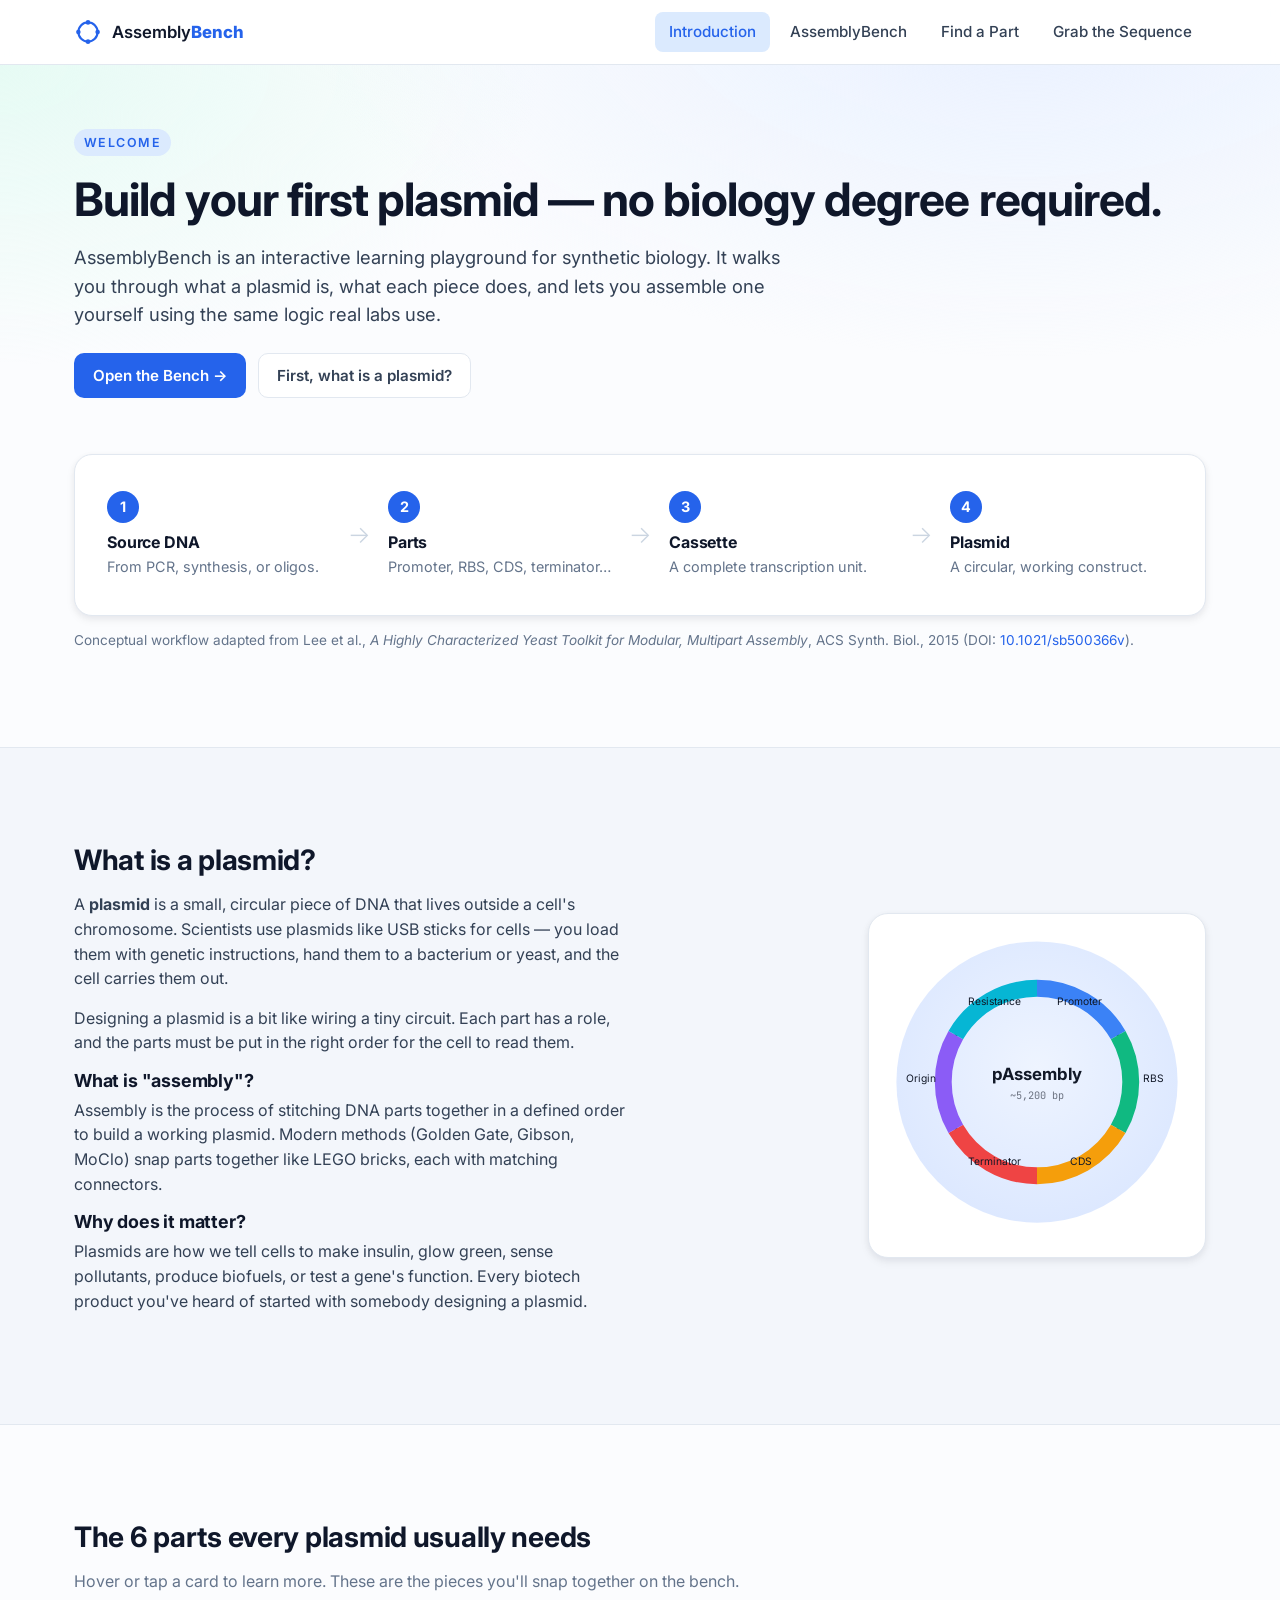
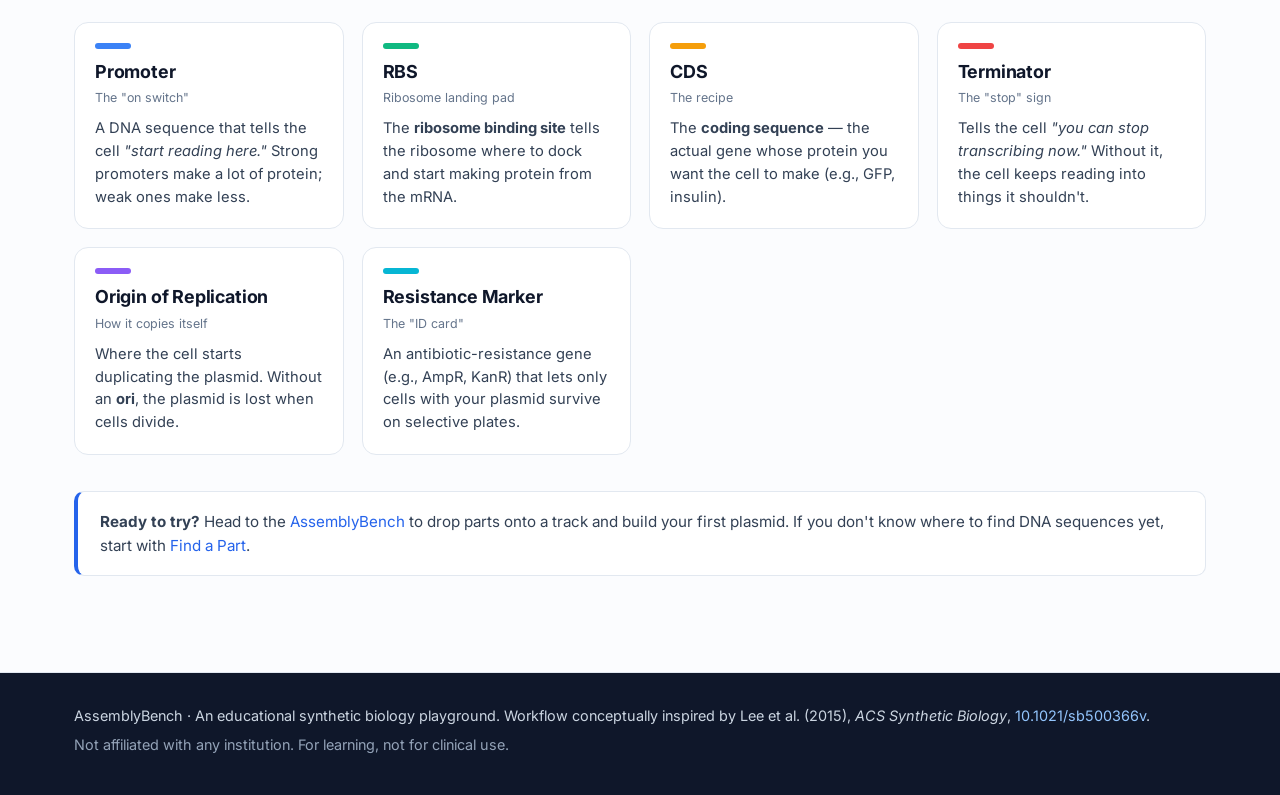
==== commit 72fb7388: "Split site into separate pages and show length in bp - Show plasmid length always in bp with a thous" ====
--- a/index.html
+++ b/index.html
@@ -15,7 +15,7 @@
 <!-- ============ TOP NAV ============ -->
 <header class="topnav" id="topnav">
   <div class="nav-inner">
-    <a href="#intro" class="brand" data-nav="intro">
+    <a href="index.html" class="brand">
       <span class="brand-mark" aria-hidden="true">
         <svg viewBox="0 0 32 32" width="28" height="28">
           <circle cx="16" cy="16" r="11" fill="none" stroke="currentColor" stroke-width="2.5"/>
@@ -28,10 +28,10 @@
       <span class="brand-text">Assembly<strong>Bench</strong></span>
     </a>
     <nav class="nav-links" aria-label="Primary">
-      <a href="#intro" data-nav="intro">Introduction</a>
-      <a href="#bench" data-nav="bench">AssemblyBench</a>
-      <a href="#find" data-nav="find">Find a Part</a>
-      <a href="#grab" data-nav="grab">Grab the Sequence</a>
+      <a href="index.html" class="is-active">Introduction</a>
+      <a href="bench.html">AssemblyBench</a>
+      <a href="find.html">Find a Part</a>
+      <a href="grab.html">Grab the Sequence</a>
     </nav>
     <button id="navToggle" class="nav-toggle" aria-label="Toggle menu" aria-expanded="false">
       <span></span><span></span><span></span>
@@ -41,8 +41,7 @@
 
 <main>
 
-<!-- ============ 1. INTRODUCTION ============ -->
-<section id="intro" class="section section-intro">
+<section class="section section-intro">
   <div class="container">
     <p class="eyebrow">Welcome</p>
     <h1>Build your first plasmid — no biology degree required.</h1>
@@ -52,7 +51,7 @@
       assemble one yourself using the same logic real labs use.
     </p>
     <div class="hero-cta">
-      <a href="#bench" class="btn btn-primary" data-nav="bench">Open the Bench →</a>
+      <a href="bench.html" class="btn btn-primary">Open the Bench →</a>
       <a href="#intro-what" class="btn btn-ghost">First, what is a plasmid?</a>
     </div>
 
@@ -125,16 +124,13 @@
           </radialGradient>
         </defs>
         <circle cx="160" cy="160" r="150" fill="url(#bg)"/>
-        <!-- backbone -->
         <circle cx="160" cy="160" r="100" fill="none" stroke="#1f2937" stroke-width="3"/>
-        <!-- arc parts -->
         <path d="M160,60 A100,100 0 0,1 246.6,110" stroke="#3b82f6" stroke-width="18" fill="none"/>
         <path d="M246.6,110 A100,100 0 0,1 246.6,210" stroke="#10b981" stroke-width="18" fill="none"/>
         <path d="M246.6,210 A100,100 0 0,1 160,260" stroke="#f59e0b" stroke-width="18" fill="none"/>
         <path d="M160,260 A100,100 0 0,1 73.4,210" stroke="#ef4444" stroke-width="18" fill="none"/>
         <path d="M73.4,210 A100,100 0 0,1 73.4,110" stroke="#8b5cf6" stroke-width="18" fill="none"/>
         <path d="M73.4,110 A100,100 0 0,1 160,60" stroke="#06b6d4" stroke-width="18" fill="none"/>
-        <!-- labels -->
         <g font-family="Inter, sans-serif" font-size="11" fill="#111827">
           <text x="205" y="78"  text-anchor="middle">Promoter</text>
           <text x="284" y="160" text-anchor="middle">RBS</text>
@@ -144,7 +140,7 @@
           <text x="115" y="78"  text-anchor="middle">Resistance</text>
         </g>
         <text x="160" y="158" text-anchor="middle" font-family="Inter" font-weight="700" font-size="18" fill="#111827">pAssembly</text>
-        <text x="160" y="178" text-anchor="middle" font-family="JetBrains Mono" font-size="11" fill="#6b7280">~5.2 kb</text>
+        <text x="160" y="178" text-anchor="middle" font-family="JetBrains Mono" font-size="11" fill="#6b7280">~5,200 bp</text>
       </svg>
     </aside>
   </div>
@@ -192,282 +188,9 @@
         <p>An antibiotic-resistance gene (e.g., AmpR, KanR) that lets only cells with your plasmid survive on selective plates.</p>
       </article>
     </div>
-  </div>
-</section>
-
-<!-- ============ 2. ASSEMBLY BENCH ============ -->
-<section id="bench" class="section section-bench">
-  <div class="container">
-    <p class="eyebrow">The Bench</p>
-    <h2>Build a plasmid, part by part</h2>
-    <p class="muted">Pick parts from the library, drop them on the assembly track, and watch your plasmid come together. Click any part on the track to edit its sequence or remove it.</p>
-
-    <div class="bench-grid">
-
-      <!-- Library -->
-      <aside class="bench-library" aria-label="Part library">
-        <div class="library-head">
-          <h3>Part library</h3>
-          <p class="muted small">Click <strong>＋ Add</strong> to place a part on the track.</p>
-        </div>
-        <div class="library-filter">
-          <button class="chip is-active" data-filter="all">All</button>
-          <button class="chip" data-filter="promoter">Promoter</button>
-          <button class="chip" data-filter="rbs">RBS</button>
-          <button class="chip" data-filter="cds">CDS</button>
-          <button class="chip" data-filter="terminator">Terminator</button>
-          <button class="chip" data-filter="origin">Origin</button>
-          <button class="chip" data-filter="resistance">Marker</button>
-        </div>
-        <ul class="library-list" id="libraryList"><!-- filled by JS --></ul>
-
-        <button class="btn btn-ghost btn-block" id="addCustomBtn">+ Add a custom part</button>
-      </aside>
-
-      <!-- Workspace -->
-      <section class="bench-workspace" aria-label="Assembly workspace">
-        <div class="workspace-head">
-          <div>
-            <input id="plasmidName" class="plasmid-name" value="pMyConstruct" aria-label="Plasmid name" />
-            <p class="muted small" id="plasmidStats">0 parts · 0 bp</p>
-          </div>
-          <div class="workspace-actions">
-            <button class="btn btn-ghost" id="loadExampleBtn" title="Load a worked example">Load example</button>
-            <button class="btn btn-ghost" id="clearBtn" title="Clear the track">Clear</button>
-            <button class="btn btn-primary" id="exportBtn" title="Export as FASTA">Export FASTA</button>
-          </div>
-        </div>
-
-        <div class="workspace-views">
-          <button class="view-tab is-active" data-view="linear">Linear view</button>
-          <button class="view-tab" data-view="circular">Circular view</button>
-        </div>
-
-        <!-- Linear track -->
-        <div class="track-wrap" id="trackWrap">
-          <div class="track" id="track" data-empty="true">
-            <p class="track-empty">Your assembly is empty. Add parts from the library on the left to begin.</p>
-          </div>
-        </div>
-
-        <!-- Circular view -->
-        <div class="circular-wrap" id="circularWrap" hidden>
-          <svg id="circularSvg" viewBox="-180 -180 360 360" role="img" aria-label="Circular plasmid view"></svg>
-        </div>
-
-        <!-- Validation -->
-        <div class="validator" id="validator" aria-live="polite"></div>
-      </section>
-    </div>
-  </div>
-</section>
-
-<!-- Part detail dialog -->
-<dialog id="partDialog" class="dialog">
-  <form method="dialog" class="dialog-inner">
-    <header class="dialog-head">
-      <h3 id="dialogTitle">Part</h3>
-      <button class="icon-btn" value="cancel" aria-label="Close" type="button" id="dialogClose">✕</button>
-    </header>
-    <div class="dialog-body">
-      <label class="field">
-        <span>Display name</span>
-        <input id="dialogName" type="text" />
-      </label>
-      <label class="field">
-        <span>Part type</span>
-        <select id="dialogType">
-          <option value="promoter">Promoter</option>
-          <option value="rbs">RBS</option>
-          <option value="cds">CDS (coding sequence)</option>
-          <option value="terminator">Terminator</option>
-          <option value="origin">Origin of replication</option>
-          <option value="resistance">Resistance marker</option>
-          <option value="other">Other / spacer</option>
-        </select>
-      </label>
-      <label class="field">
-        <span>DNA sequence (A/T/G/C, others ignored)</span>
-        <textarea id="dialogSeq" rows="8" spellcheck="false" placeholder="Paste a FASTA or raw sequence. Headers (lines starting with &gt;) are stripped automatically."></textarea>
-        <span class="field-hint" id="dialogSeqHint">0 bp</span>
-      </label>
-    </div>
-    <footer class="dialog-foot">
-      <button class="btn btn-danger" type="button" id="dialogDelete">Remove from track</button>
-      <span class="spacer"></span>
-      <button class="btn btn-ghost" type="button" id="dialogCancel">Cancel</button>
-      <button class="btn btn-primary" type="button" id="dialogSave">Save</button>
-    </footer>
-  </form>
-</dialog>
-
-<!-- ============ 3. FIND A PART ============ -->
-<section id="find" class="section section-soft">
-  <div class="container">
-    <p class="eyebrow">Step 1 — Research</p>
-    <h2>How to find the part you need</h2>
-    <p class="muted">
-      Before you assemble, you need DNA sequences. Different databases are good for
-      different things. Here's a beginner-friendly map of where to look.
-    </p>
-
-    <div class="resource-grid">
-
-      <a class="resource-card" href="https://pubmed.ncbi.nlm.nih.gov" target="_blank" rel="noopener">
-        <div class="resource-mark" style="--c:#1d4ed8">Pub</div>
-        <h3>PubMed</h3>
-        <p class="resource-tag">Find papers describing the part</p>
-        <p>Start here when you have a vague idea ("a fluorescent protein that's redder than mCherry"). Read the papers — they cite the original sequence sources.</p>
-        <span class="resource-when">Use when: you don't know what gene or organism yet.</span>
-      </a>
-
-      <a class="resource-card" href="https://scholar.google.com" target="_blank" rel="noopener">
-        <div class="resource-mark" style="--c:#0f766e">G·S</div>
-        <h3>Google Scholar</h3>
-        <p class="resource-tag">Broader literature search</p>
-        <p>Useful for grey literature, preprints, theses, and following citation trails.
-          Pairs well with PubMed for early-stage discovery.</p>
-        <span class="resource-when">Use when: PubMed feels too narrow.</span>
-      </a>
-
-      <a class="resource-card" href="https://www.ncbi.nlm.nih.gov/" target="_blank" rel="noopener">
-        <div class="resource-mark" style="--c:#0ea5e9">NCBI</div>
-        <h3>NCBI (GenBank / Gene / Nucleotide)</h3>
-        <p class="resource-tag">The canonical DNA sequence source</p>
-        <p>Search by gene name, accession number, or organism. Most papers reference an NCBI accession — that's where the official DNA sequence lives.</p>
-        <span class="resource-when">Use when: you know the gene name and want the DNA.</span>
-      </a>
-
-      <a class="resource-card" href="https://www.uniprot.org" target="_blank" rel="noopener">
-        <div class="resource-mark" style="--c:#7c3aed">Uni</div>
-        <h3>UniProt</h3>
-        <p class="resource-tag">The protein-centric database</p>
-        <p>Best when you care about the <em>protein</em> (function, domains, structure links). Each UniProt entry links back to its coding DNA on NCBI.</p>
-        <span class="resource-when">Use when: you're picking a protein to express.</span>
-      </a>
-
-      <a class="resource-card" href="https://www.rcsb.org" target="_blank" rel="noopener">
-        <div class="resource-mark" style="--c:#ea580c">PDB</div>
-        <h3>Protein Data Bank</h3>
-        <p class="resource-tag">3D protein structures</p>
-        <p>If you need to know <em>what your protein looks like</em> (active sites, binding pockets), the PDB is the place. Use it to decide which variant to clone.</p>
-        <span class="resource-when">Use when: you're engineering a protein, not just expressing it.</span>
-      </a>
-
-      <a class="resource-card" href="https://www.addgene.org" target="_blank" rel="noopener">
-        <div class="resource-mark" style="--c:#dc2626">Add</div>
-        <h3>Addgene</h3>
-        <p class="resource-tag">Real plasmids you can order</p>
-        <p>A non-profit plasmid repository. Search for a published plasmid, see its full sequence and map, and request it for ~$80. Excellent for backbones.</p>
-        <span class="resource-when">Use when: you want a known working plasmid as a starting point.</span>
-      </a>
-
-      <a class="resource-card" href="https://parts.igem.org" target="_blank" rel="noopener">
-        <div class="resource-mark" style="--c:#16a34a">iGEM</div>
-        <h3>iGEM Parts Registry</h3>
-        <p class="resource-tag">Community standard parts</p>
-        <p>Thousands of "BioBrick" parts (promoters, RBSs, reporters) submitted by student teams. Quality varies — check the experience pages.</p>
-        <span class="resource-when">Use when: you want common parts with prior characterization data.</span>
-      </a>
-
-      <a class="resource-card" href="https://benchling.com/explore" target="_blank" rel="noopener">
-        <div class="resource-mark" style="--c:#0891b2">Bench</div>
-        <h3>Benchling Public</h3>
-        <p class="resource-tag">Shared cloning notebooks</p>
-        <p>Many labs publish their plasmid maps openly on Benchling. Searching here often turns up annotated sequences ready to copy.</p>
-        <span class="resource-when">Use when: you're hunting for a well-annotated map.</span>
-      </a>
-
-    </div>
-
-    <div class="callout">
-      <strong>Beginner tip.</strong> If you're brand new, this is the typical path:
-      <em>idea → PubMed paper → NCBI accession → FASTA sequence → paste into AssemblyBench.</em>
-      Don't try to memorize all eight resources at once.
-    </div>
-  </div>
-</section>
-
-<!-- ============ 4. GRAB THE SEQUENCE ============ -->
-<section id="grab" class="section">
-  <div class="container">
-    <p class="eyebrow">Step 2 — Sequence</p>
-    <h2>How to grab the sequence</h2>
-    <p class="muted">Once you know what you want, here's how to get the raw DNA letters into AssemblyBench without making the classic beginner mistakes.</p>
-
-    <ol class="steps">
-      <li class="step">
-        <div class="step-num">1</div>
-        <div class="step-body">
-          <h3>Search for your gene or protein</h3>
-          <p>On NCBI, use the <strong>Gene</strong> or <strong>Nucleotide</strong> database. On UniProt, use the search bar with the protein name plus the organism (e.g., <code>GFP Aequorea victoria</code>).</p>
-          <p class="muted small">Pro tip: include the organism. "Insulin" in human is a different sequence from "insulin" in zebrafish.</p>
-        </div>
-      </li>
-
-      <li class="step">
-        <div class="step-num">2</div>
-        <div class="step-body">
-          <h3>Open the right record</h3>
-          <p>Pick the entry marked <em>reviewed</em> (on UniProt: a gold star) or the most-cited RefSeq (on NCBI: accession starts with <code>NM_</code>, <code>NP_</code>, or <code>NC_</code>).</p>
-        </div>
-      </li>
-
-      <li class="step">
-        <div class="step-num">3</div>
-        <div class="step-body">
-          <h3>Switch the view to FASTA</h3>
-          <p>On NCBI, click <em>"Send to" → File → Format: FASTA</em>, or just click the <em>FASTA</em> link near the top of the record. FASTA is the simplest sequence format you'll meet.</p>
-
-          <div class="code-block">
-<pre><code>&gt;NP_002046.1 glyceraldehyde-3-phosphate dehydrogenase
-MGKVKVGVNGFGRIGRLVTRAAFNSGKVDIVAINDPFIDLNYMVYMFQYDSTHGKFHGTVK
-AENGKLVINGNPITIFQERDPSKIKWGDAGAEYVVESTGVFTTMEKAGAHLQGGAKRVII
-SAPSADAPMFVMGVNHEKYDNSLKIISNASCTTNCLAPLAKVIHDNFGIVEGLMTTVHAI
-...</code></pre>
-          </div>
-
-          <p>The first line (starting with <code>&gt;</code>) is the <strong>header</strong>. The lines after it are the sequence. AssemblyBench will strip the header for you automatically when you paste.</p>
-        </div>
-      </li>
-
-      <li class="step">
-        <div class="step-num">4</div>
-        <div class="step-body">
-          <h3>Decide: DNA or protein?</h3>
-          <p>AssemblyBench works with <strong>DNA</strong> (A, T, G, C). If you grabbed a protein sequence (which uses 20 letters like M, K, V, …), go back and find the <em>coding DNA</em> link on the same record. On UniProt, scroll to <em>"Sequences"</em> → <em>"Cross-references"</em> → click the EMBL/GenBank ID.</p>
-        </div>
-      </li>
-
-      <li class="step">
-        <div class="step-num">5</div>
-        <div class="step-body">
-          <h3>Copy the sequence — not the annotations</h3>
-          <p>This is the #1 beginner mistake. Many records show the sequence with line numbers, capitalized features, and footnotes. <strong>Only copy the letters.</strong></p>
-          <ul class="mistake-list">
-            <li><span class="bad">✕</span> <code>1 atggtgagca agggcgagga gctgttcacc</code> — has a number</li>
-            <li><span class="bad">✕</span> <code>&gt;header line\nATG...</code> if you keep the &gt; in a tool that doesn't strip it</li>
-            <li><span class="good">✓</span> <code>ATGGTGAGCAAGGGCGAGGAGCTGTTCACC...</code> — clean, just letters</li>
-          </ul>
-          <p class="muted small">AssemblyBench is forgiving: it strips numbers, spaces, newlines, FASTA headers, and non-ATGC characters automatically. But other tools won't be.</p>
-        </div>
-      </li>
-
-      <li class="step">
-        <div class="step-num">6</div>
-        <div class="step-body">
-          <h3>Paste into AssemblyBench</h3>
-          <p>Open the <a href="#bench" data-nav="bench">Bench</a>, click <em>+ Add a custom part</em> (or pick an existing part on your track), and paste your sequence into the <em>DNA sequence</em> box. Give it a clear name like <code>P_GAPDH</code> or <code>CDS_GFP</code>.</p>
-          <a href="#bench" class="btn btn-primary" data-nav="bench">Try it now →</a>
-        </div>
-      </li>
-    </ol>
-
-    <div class="callout callout-soft">
-      <strong>One last thing.</strong> Real cloning has subtleties this site doesn't cover —
-      codon optimization, restriction sites, reading frames, internal stop codons. AssemblyBench
-      is a teaching tool: it gets you fluent in the <em>vocabulary and logic</em> of plasmid
-      design so the real-world details click faster when you meet them.
+
+    <div class="callout" style="margin-top:36px;">
+      <strong>Ready to try?</strong> Head to the <a href="bench.html">AssemblyBench</a> to drop parts onto a track and build your first plasmid. If you don't know where to find DNA sequences yet, start with <a href="find.html">Find a Part</a>.
     </div>
   </div>
 </section>
@@ -485,10 +208,6 @@
   </div>
 </footer>
 
-<!-- Floating tooltip layer -->
-<div id="tooltip" class="tooltip" role="tooltip"></div>
-
-<script src="parts.js"></script>
-<script src="app.js"></script>
+<script src="nav.js"></script>
 </body>
 </html>
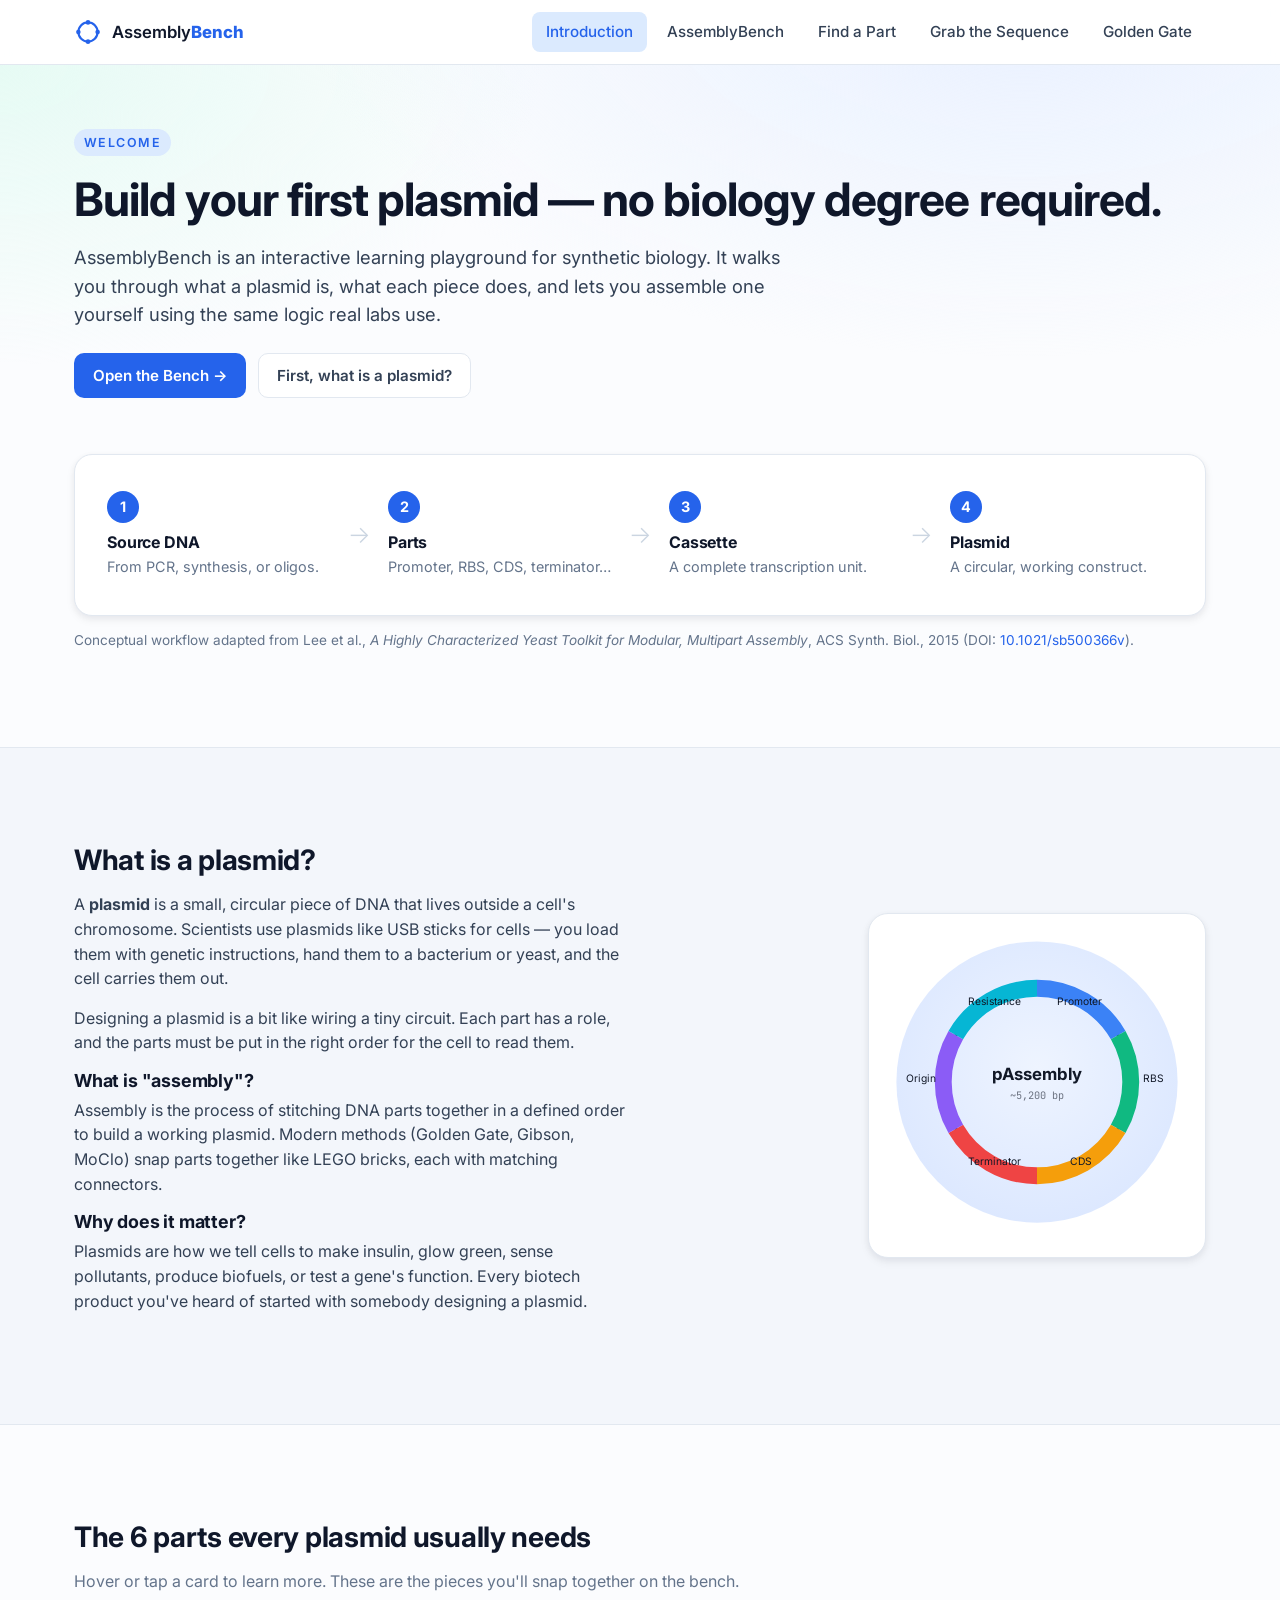
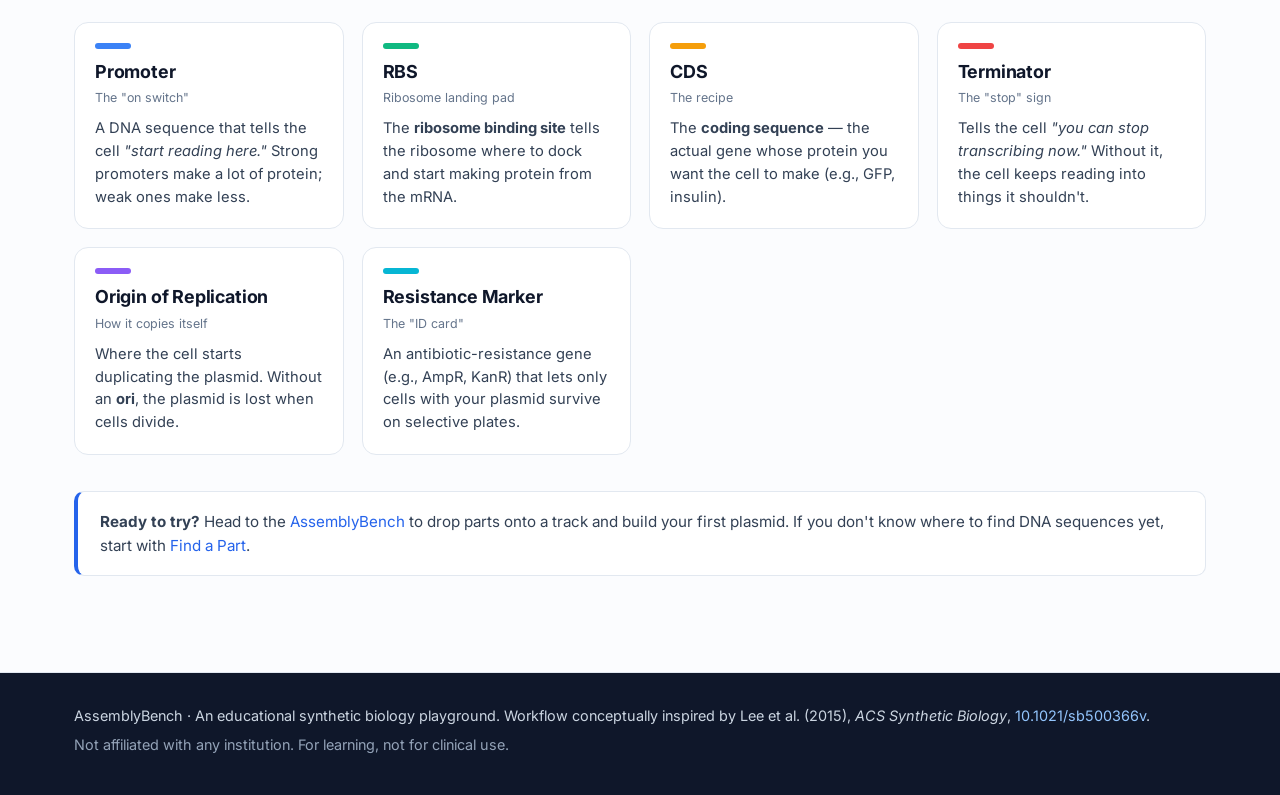
==== commit 2cb72fb9: "Add Golden Gate planner page A scientist-facing companion to the Bench. Hand-off works through local" ====
--- a/index.html
+++ b/index.html
@@ -32,6 +32,7 @@
       <a href="bench.html">AssemblyBench</a>
       <a href="find.html">Find a Part</a>
       <a href="grab.html">Grab the Sequence</a>
+      <a href="goldengate.html">Golden Gate</a>
     </nav>
     <button id="navToggle" class="nav-toggle" aria-label="Toggle menu" aria-expanded="false">
       <span></span><span></span><span></span>
--- a/styles.css
+++ b/styles.css
@@ -803,3 +803,218 @@
 .site-footer p { color: #cbd5e1; margin: 0 0 .4rem; font-size: .9rem; }
 .site-footer a { color: #93c5fd; }
 .site-footer .muted { color: #94a3b8; }
+
+/* ============ GOLDEN GATE PLANNER ============ */
+.gg-controls {
+  margin-top: 22px;
+  display: grid;
+  grid-template-columns: 1fr 1fr auto;
+  gap: 14px;
+  background: #fff;
+  border: 1px solid var(--line);
+  border-radius: var(--radius);
+  padding: 16px;
+  box-shadow: var(--shadow-sm);
+}
+@media (max-width: 820px) { .gg-controls { grid-template-columns: 1fr; } }
+.gg-control { display: flex; flex-direction: column; gap: 6px; min-width: 0; }
+.gg-control label { font-size: .85rem; color: var(--ink-2); }
+.gg-control-actions { flex-direction: row; align-items: end; gap: 8px; flex-wrap: wrap; }
+.gg-select {
+  font-family: inherit;
+  font-size: .95rem;
+  padding: 8px 10px;
+  border: 1px solid var(--line-2);
+  border-radius: 8px;
+  background: #fff;
+  color: var(--ink);
+  outline: 0;
+}
+.gg-select:focus { border-color: var(--brand); box-shadow: 0 0 0 3px rgba(37,99,235,.15); }
+
+.gg-summary {
+  display: flex;
+  align-items: center;
+  gap: 20px;
+  background: #fff;
+  border: 1px solid var(--line);
+  border-radius: var(--radius);
+  padding: 18px 22px;
+  box-shadow: var(--shadow-sm);
+}
+.gg-summary > div:first-child { flex: 1; min-width: 0; }
+.gg-enzyme-pill {
+  font-family: var(--font-mono);
+  font-weight: 700;
+  font-size: 1.1rem;
+  padding: 8px 16px;
+  border-radius: 999px;
+  background: var(--brand-soft);
+  color: var(--brand-dark);
+  letter-spacing: .04em;
+}
+.gg-enzyme-pill[data-enzyme="BsmBI"] { background: #fef3c7; color: #92400e; }
+
+/* Junction map */
+.gg-junctions {
+  margin-top: 14px;
+  display: flex;
+  flex-wrap: wrap;
+  align-items: stretch;
+  gap: 8px;
+}
+.gg-junction {
+  display: inline-flex;
+  flex-direction: column;
+  align-items: center;
+  justify-content: center;
+  min-width: 64px;
+  padding: 6px 10px;
+}
+.gg-junction-oh {
+  font-family: var(--font-mono);
+  font-size: .82rem;
+  font-weight: 700;
+  background: #0f172a;
+  color: #fef9c3;
+  padding: 4px 8px;
+  border-radius: 6px;
+  letter-spacing: .12em;
+}
+.gg-junction-cap {
+  font-size: .68rem;
+  color: var(--muted);
+  margin-top: 4px;
+}
+.gg-jpart {
+  display: inline-flex;
+  flex-direction: column;
+  gap: 4px;
+  padding: 10px 14px;
+  background: #fff;
+  border: 1.5px solid var(--c);
+  border-left: 6px solid var(--c);
+  border-radius: 10px;
+  font-size: .92rem;
+  box-shadow: var(--shadow-sm);
+  min-width: 180px;
+}
+.gg-jpart.has-error { background: #fef2f2; }
+.gg-jpart-type {
+  font-size: .68rem;
+  text-transform: uppercase;
+  letter-spacing: .08em;
+  color: var(--c);
+  font-weight: 700;
+}
+.gg-jpart-bp {
+  font-family: var(--font-mono);
+  font-size: .75rem;
+  color: var(--muted);
+}
+.gg-flag {
+  display: inline-block;
+  margin-top: 4px;
+  font-size: .75rem;
+  color: #b91c1c;
+  background: #fee2e2;
+  padding: 2px 8px;
+  border-radius: 999px;
+  font-weight: 600;
+}
+
+/* Primer table */
+.gg-table-wrap { overflow-x: auto; margin-top: 14px; border: 1px solid var(--line); border-radius: var(--radius); background: #fff; }
+.gg-table {
+  width: 100%;
+  border-collapse: collapse;
+  font-size: .88rem;
+}
+.gg-table thead th {
+  background: var(--bg-soft);
+  text-align: left;
+  padding: 10px 12px;
+  font-size: .8rem;
+  font-weight: 600;
+  color: var(--ink-2);
+  border-bottom: 1px solid var(--line);
+  white-space: nowrap;
+}
+.gg-table tbody td {
+  padding: 10px 12px;
+  border-bottom: 1px solid var(--line);
+  vertical-align: top;
+}
+.gg-table tbody tr:last-child td { border-bottom: 0; }
+.gg-table code {
+  font-size: .8rem;
+  background: var(--bg-soft);
+  padding: 4px 8px;
+  border-radius: 6px;
+  word-break: break-all;
+  display: inline-block;
+  max-width: 360px;
+}
+#ggCopyPrimersBtn { margin-top: 12px; }
+
+/* Scan */
+.gg-scan { display: flex; flex-direction: column; gap: 8px; margin-top: 12px; }
+.gg-scan-row {
+  display: grid;
+  grid-template-columns: 22px 1fr 3fr;
+  gap: 10px;
+  align-items: baseline;
+  padding: 10px 14px;
+  border-radius: 10px;
+  font-size: .92rem;
+}
+.gg-scan-row.is-ok  { background: #ecfdf5; color: #065f46; }
+.gg-scan-row.is-bad { background: #fef2f2; color: #991b1b; }
+.gg-scan-ico { font-weight: 800; }
+.gg-scan-name { font-weight: 600; }
+
+/* Protocol */
+.gg-protocol {
+  margin-top: 14px;
+  display: grid;
+  grid-template-columns: repeat(auto-fit, minmax(280px, 1fr));
+  gap: 16px;
+}
+.gg-protocol-card {
+  background: #fff;
+  border: 1px solid var(--line);
+  border-radius: var(--radius);
+  padding: 18px 20px;
+  box-shadow: var(--shadow-sm);
+}
+.gg-protocol-card h4 { margin: 0 0 10px; }
+.gg-recipe { width: 100%; border-collapse: collapse; font-size: .9rem; }
+.gg-recipe td { padding: 6px 0; border-bottom: 1px dashed var(--line); color: var(--ink-2); }
+.gg-recipe td:last-child { text-align: right; font-family: var(--font-mono); color: var(--ink); white-space: nowrap; }
+.gg-recipe tr:last-child td { border-bottom: 0; }
+.gg-cycle, .gg-protocol-card ol {
+  margin: 0;
+  padding-left: 18px;
+  color: var(--ink-2);
+  font-size: .92rem;
+}
+.gg-cycle li, .gg-protocol-card ol li { margin-bottom: 6px; }
+.gg-cycle ul { padding-left: 18px; margin-top: 4px; }
+
+/* Final sequence */
+.gg-final-stats {
+  font-family: var(--font-mono);
+  font-size: .85rem;
+  color: var(--muted);
+  margin: 10px 0;
+}
+#ggFinalSeq {
+  max-height: 280px;
+  overflow: auto;
+  white-space: pre-wrap;
+  word-break: break-all;
+  font-size: .78rem;
+  margin: 0;
+}
+#ggDownloadFastaBtn { margin-top: 12px; }
+
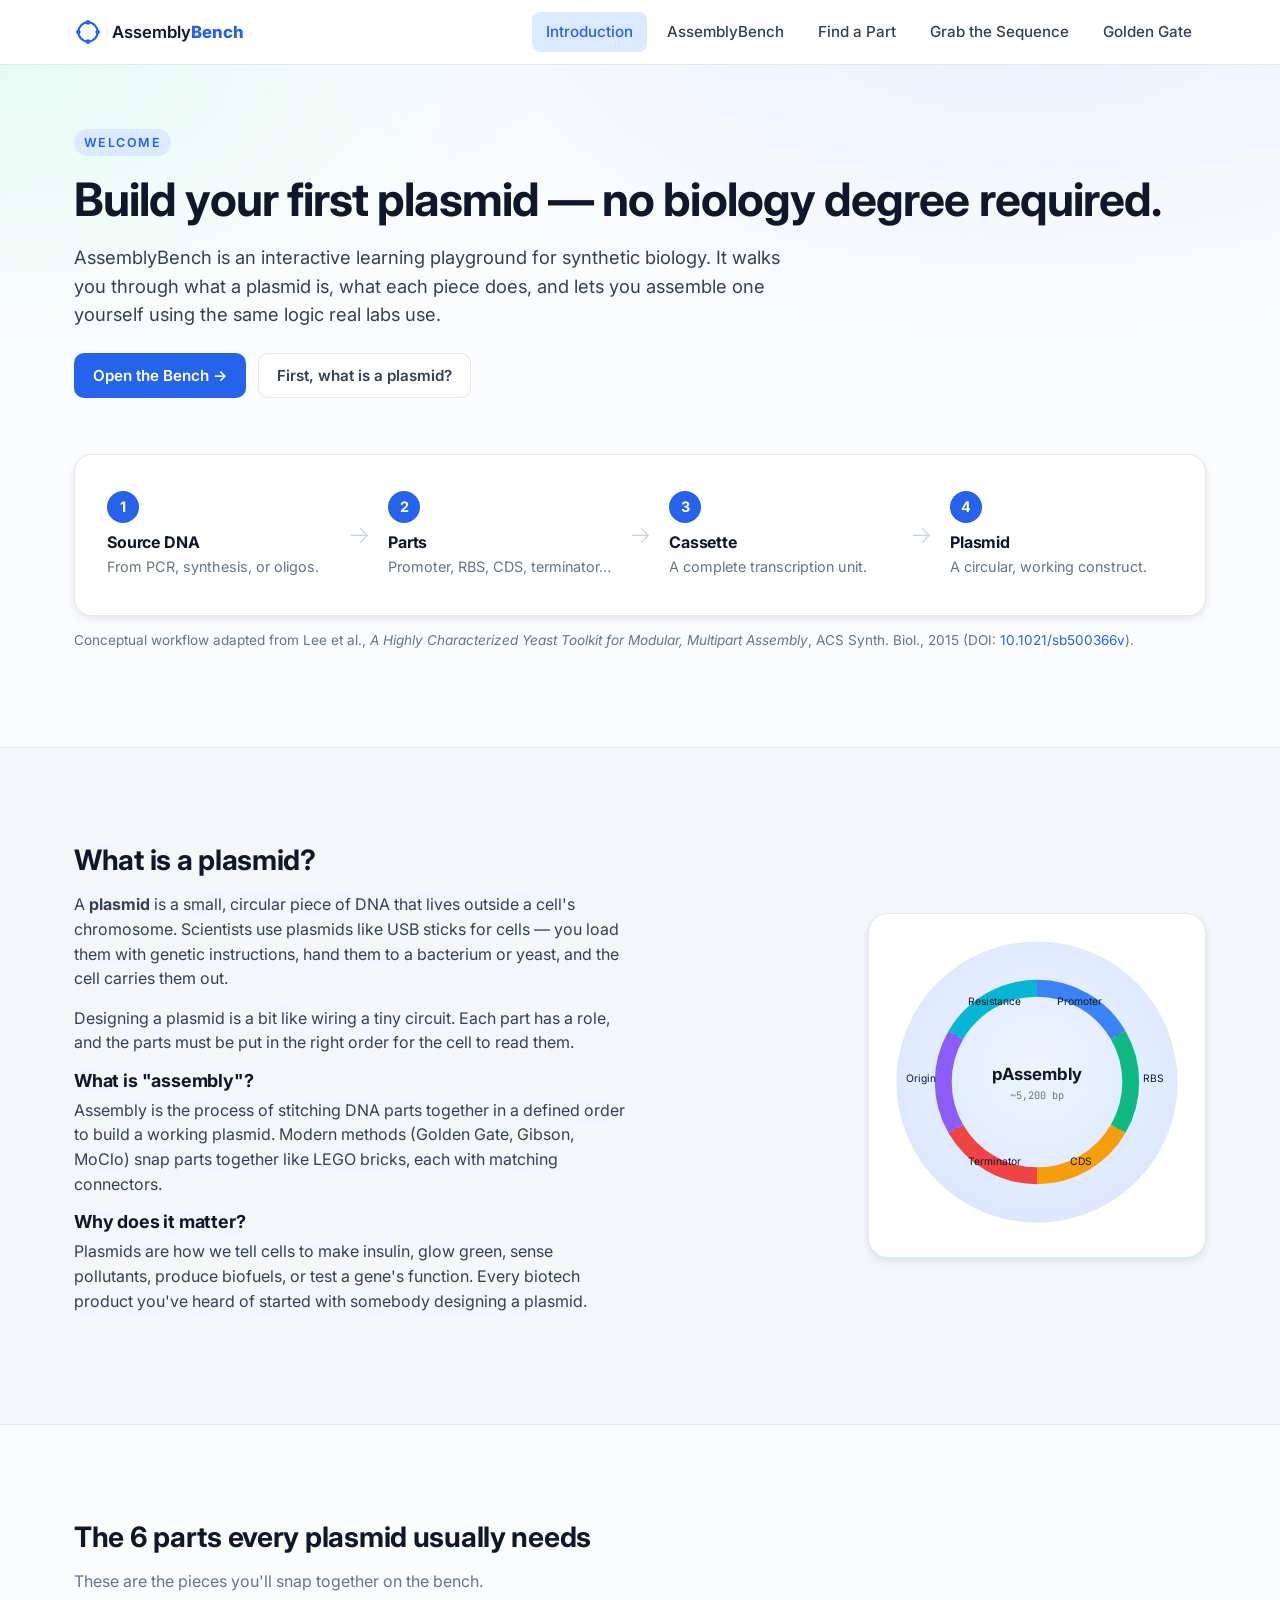
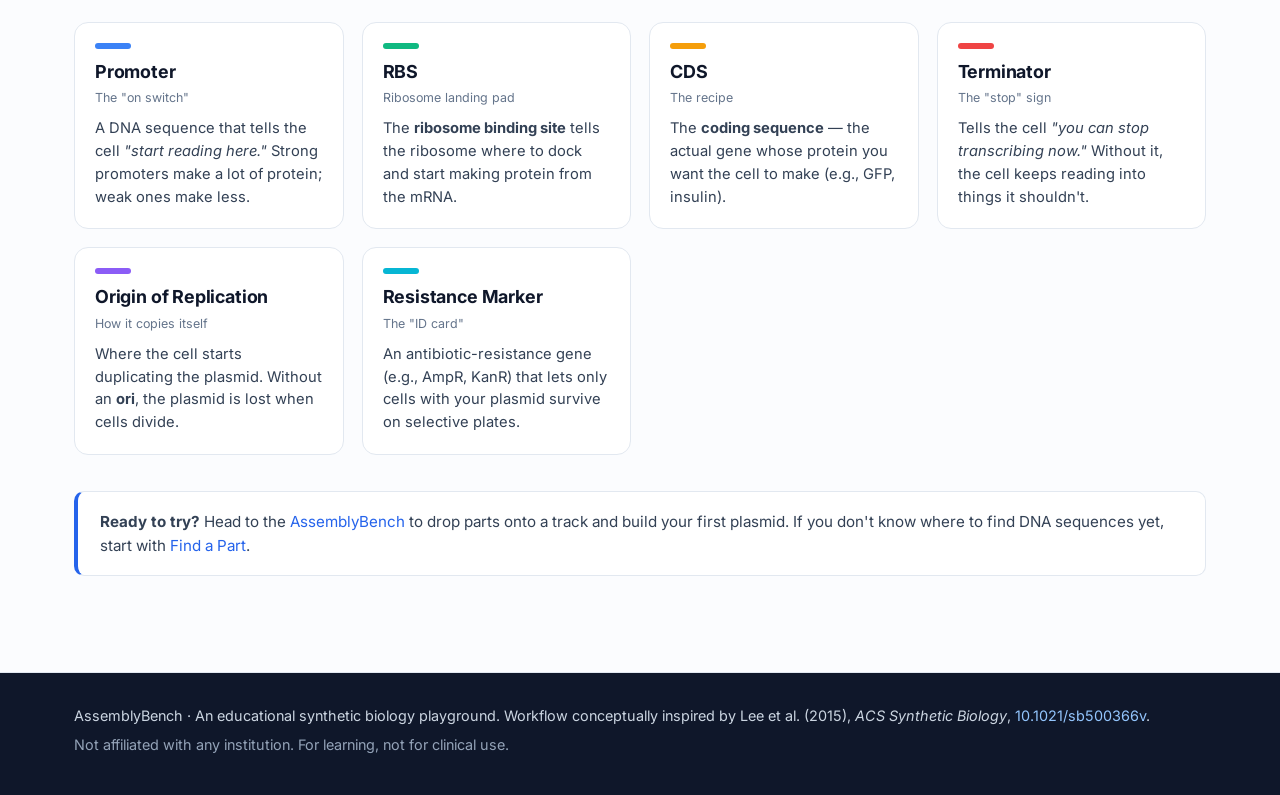
==== commit adb9d841: "Add primer Tms, domestication helper, stocks, CSV export, and DnD preview Bench: - Drag from the lib" ====
--- a/index.html
+++ b/index.html
@@ -150,7 +150,7 @@
 <section class="section">
   <div class="container">
     <h2>The 6 parts every plasmid usually needs</h2>
-    <p class="muted">Hover or tap a card to learn more. These are the pieces you'll snap together on the bench.</p>
+    <p class="muted">These are the pieces you'll snap together on the bench.</p>
     <div class="part-grid">
       <article class="part-card" data-type="promoter">
         <div class="part-swatch" style="--c:#3b82f6"></div>
--- a/styles.css
+++ b/styles.css
@@ -60,7 +60,13 @@
 .muted { color: var(--muted); }
 .small { font-size: .85rem; }
 
-code, pre { font-family: var(--font-mono); font-size: .9em; }
+code, pre {
+  font-family: var(--font-mono);
+  font-size: .9em;
+  /* slashed zero so 0 vs 8 vs O is clear in DNA/numeric output everywhere */
+  font-feature-settings: 'zero' 1, 'tnum' 1, 'ss01' 1;
+  font-variant-numeric: tabular-nums slashed-zero;
+}
 code { background: var(--bg-soft); padding: 1px 6px; border-radius: 5px; }
 
 .container { max-width: 1180px; margin: 0 auto; padding: 0 24px; }
@@ -340,6 +346,37 @@
 /* ============ BENCH ============ */
 .section-bench { background: linear-gradient(180deg, #fff 0%, var(--bg-soft) 100%); }
 
+.bench-tips {
+  list-style: none;
+  padding: 14px 18px;
+  margin: 14px 0 0;
+  background: #fff;
+  border: 1px solid var(--line);
+  border-left: 4px solid var(--brand);
+  border-radius: 10px;
+  display: grid;
+  grid-template-columns: repeat(auto-fit, minmax(220px, 1fr));
+  gap: 6px 18px;
+}
+.bench-tips li { color: var(--ink-2); }
+.bench-tips strong { color: var(--ink); }
+
+.bench-notice {
+  margin: 0 0 12px;
+  padding: 8px 12px;
+  background: #ecfdf5;
+  color: #065f46;
+  border-radius: 8px;
+  font-size: .88rem;
+  font-weight: 500;
+  display: none;
+}
+.bench-notice.is-visible { display: block; animation: noticeIn .25s ease-out; }
+@keyframes noticeIn {
+  from { opacity: 0; transform: translateY(-4px); }
+  to   { opacity: 1; transform: translateY(0); }
+}
+
 .bench-grid {
   display: grid;
   grid-template-columns: 280px 1fr;
@@ -401,7 +438,10 @@
   border: 1px solid transparent;
   cursor: default;
 }
+.library-item { cursor: grab; }
+.library-item:active { cursor: grabbing; }
 .library-item:hover { background: var(--bg-soft); }
+.library-item.dragging { opacity: .5; }
 .library-item .li-swatch {
   width: 10px;
   height: 10px;
@@ -485,6 +525,7 @@
 /* Linear track */
 .track-wrap { flex: 1; min-height: 0; }
 .track {
+  position: relative;
   border: 2px dashed var(--line-2);
   border-radius: 12px;
   background:
@@ -499,6 +540,35 @@
   align-items: center;
   transition: background .15s ease, border-color .15s ease;
 }
+
+/* Drag-and-drop insertion marker */
+.track-drop-marker {
+  position: absolute;
+  top: 12px;
+  bottom: 12px;
+  width: 4px;
+  border-radius: 2px;
+  background: var(--brand);
+  box-shadow: 0 0 0 4px rgba(37,99,235,.18);
+  transform: translateX(-50%);
+  pointer-events: none;
+  opacity: 0;
+  transition: opacity .12s ease, left .08s ease;
+}
+.track-drop-marker.is-visible { opacity: 1; }
+.track-drop-marker::before,
+.track-drop-marker::after {
+  content: '';
+  position: absolute;
+  left: 50%;
+  transform: translateX(-50%);
+  width: 0;
+  height: 0;
+  border-left: 6px solid transparent;
+  border-right: 6px solid transparent;
+}
+.track-drop-marker::before { top: -8px;  border-top: 8px solid var(--brand); transform: translateX(-50%) rotate(180deg); }
+.track-drop-marker::after  { bottom: -8px; border-top: 8px solid var(--brand); }
 .track[data-empty="true"] {
   align-items: center;
   justify-content: center;
@@ -946,6 +1016,11 @@
   vertical-align: top;
 }
 .gg-table tbody tr:last-child td { border-bottom: 0; }
+/* Pair rows for fwd/rev primers — light divider between pairs */
+.gg-table tbody .gg-primer-row td { border-bottom: 1px dashed var(--line); }
+.gg-table tbody .gg-primer-row:nth-of-type(2n) td:not(.gg-primer-idx):not(.gg-primer-name) {
+  border-bottom: 2px solid var(--line);
+}
 .gg-table code {
   font-size: .8rem;
   background: var(--bg-soft);
@@ -956,6 +1031,128 @@
   max-width: 360px;
 }
 #ggCopyPrimersBtn { margin-top: 12px; }
+
+.gg-row-actions {
+  display: flex;
+  flex-wrap: wrap;
+  gap: 10px;
+  margin-top: 12px;
+}
+
+.gg-table .th-sub {
+  display: block;
+  font-size: .7rem;
+  font-weight: 400;
+  color: var(--muted);
+  text-transform: none;
+  letter-spacing: 0;
+  margin-top: 2px;
+}
+.gg-dir {
+  display: inline-block;
+  font-family: var(--font-mono);
+  font-size: .72rem;
+  font-weight: 700;
+  padding: 2px 8px;
+  border-radius: 999px;
+  letter-spacing: .04em;
+}
+.gg-dir-fwd { background: #dbeafe; color: var(--brand-dark); }
+.gg-dir-rev { background: #fef3c7; color: #92400e; }
+.gg-primer-idx { font-weight: 700; color: var(--ink); }
+.gg-primer-name { min-width: 140px; }
+.gg-primer-seq { font-size: .78rem; }
+.gg-primer-len, .gg-primer-tm, .gg-primer-hp {
+  font-family: var(--font-mono);
+  font-size: .82rem;
+  white-space: nowrap;
+  font-feature-settings: 'zero' 1, 'tnum' 1, 'ss01' 1;
+  font-variant-numeric: tabular-nums slashed-zero;
+}
+
+/* Domestication helper */
+.gg-help {
+  margin: 0 0 14px;
+  padding: 14px 18px;
+  background: #fff;
+  border: 1px solid var(--line);
+  border-left: 4px solid var(--brand);
+  border-radius: 10px;
+}
+.gg-help summary {
+  font-weight: 600;
+  color: var(--ink);
+  cursor: pointer;
+}
+.gg-help summary::marker { color: var(--brand); }
+.gg-help-list {
+  margin: 10px 0 0;
+  padding-left: 22px;
+  color: var(--ink-2);
+  font-size: .92rem;
+}
+.gg-help-list li { margin-bottom: 6px; }
+
+.gg-domestication {
+  margin: 4px 0 14px;
+  padding: 14px 16px 16px;
+  background: #fff;
+  border: 1px solid var(--line);
+  border-radius: 10px;
+  display: flex;
+  flex-direction: column;
+  gap: 10px;
+}
+.gg-suggest {
+  border: 1px solid var(--line);
+  border-radius: 8px;
+  padding: 10px 12px;
+  background: var(--bg-soft);
+}
+.gg-suggest-head {
+  display: flex;
+  gap: 10px;
+  align-items: baseline;
+  margin-bottom: 6px;
+}
+.gg-suggest-num {
+  font-family: var(--font-mono);
+  font-size: .8rem;
+  font-weight: 700;
+  background: var(--brand);
+  color: #fff;
+  padding: 2px 8px;
+  border-radius: 999px;
+}
+.gg-suggest-loc { font-size: .9rem; color: var(--ink-2); }
+.gg-suggest-body { font-size: .9rem; color: var(--ink-2); display: flex; flex-direction: column; gap: 6px; }
+.gg-suggest-seq {
+  display: flex;
+  gap: 10px;
+  align-items: baseline;
+  flex-wrap: wrap;
+}
+.gg-suggest-tag {
+  font-size: .7rem;
+  font-weight: 700;
+  text-transform: uppercase;
+  letter-spacing: .08em;
+  color: var(--muted);
+  min-width: 50px;
+}
+.gg-suggest-seq code {
+  font-size: .85rem;
+  background: #0f172a;
+  color: #e2e8f0;
+  padding: 6px 10px;
+  border-radius: 6px;
+  letter-spacing: .04em;
+  font-feature-settings: 'zero' 1, 'tnum' 1, 'ss01' 1;
+  font-variant-numeric: tabular-nums slashed-zero;
+}
+.gg-suggest-seq code .site { background: rgba(239, 68, 68, .35); color: #fecaca; padding: 0 1px; }
+.gg-suggest-seq code .mut  { background: rgba(16, 185, 129, .35); color: #d1fae5; padding: 0 1px; font-weight: 700; }
+.btn-block-sm { align-self: flex-start; }
 
 /* Scan */
 .gg-scan { display: flex; flex-direction: column; gap: 8px; margin-top: 12px; }
@@ -988,10 +1185,69 @@
   box-shadow: var(--shadow-sm);
 }
 .gg-protocol-card h4 { margin: 0 0 10px; }
-.gg-recipe { width: 100%; border-collapse: collapse; font-size: .9rem; }
-.gg-recipe td { padding: 6px 0; border-bottom: 1px dashed var(--line); color: var(--ink-2); }
-.gg-recipe td:last-child { text-align: right; font-family: var(--font-mono); color: var(--ink); white-space: nowrap; }
-.gg-recipe tr:last-child td { border-bottom: 0; }
+.gg-recipe { width: 100%; border-collapse: collapse; font-size: .92rem; }
+.gg-recipe th {
+  text-align: left;
+  font-size: .75rem;
+  font-weight: 600;
+  letter-spacing: .04em;
+  text-transform: uppercase;
+  color: var(--muted);
+  padding: 6px 8px;
+  border-bottom: 1px solid var(--line);
+}
+.gg-recipe td {
+  padding: 8px;
+  border-bottom: 1px dashed var(--line);
+  color: var(--ink-2);
+  vertical-align: top;
+}
+.gg-recipe td:nth-child(3),
+.gg-recipe td:nth-child(4) {
+  text-align: right;
+  font-family: var(--font-mono);
+  color: var(--ink);
+  white-space: nowrap;
+  font-weight: 600;
+  /* Slashed zero + tabular figures so 0 and 8 are unmistakable in volumes. */
+  font-feature-settings: 'zero' 1, 'tnum' 1, 'ss01' 1;
+  font-variant-numeric: tabular-nums slashed-zero;
+  font-size: 1rem;
+  letter-spacing: .01em;
+}
+.gg-recipe td:nth-child(2) {
+  font-family: var(--font-mono);
+  font-size: .85rem;
+  color: var(--ink-2);
+  font-feature-settings: 'zero' 1, 'tnum' 1, 'ss01' 1;
+  font-variant-numeric: tabular-nums slashed-zero;
+}
+.gg-recipe tbody tr:last-child td { border-bottom: 0; }
+.gg-recipe tr.gg-recipe-total td {
+  border-top: 2px solid var(--line);
+  border-bottom: 0;
+  padding-top: 10px;
+  font-weight: 700;
+  color: var(--ink);
+}
+
+/* Stock prep list */
+.gg-stock-list {
+  list-style: none;
+  padding: 0;
+  margin: 0;
+  display: flex;
+  flex-direction: column;
+  gap: 8px;
+}
+.gg-stock-list li {
+  padding: 8px 10px;
+  border-radius: 8px;
+  background: var(--bg-soft);
+  font-size: .9rem;
+  color: var(--ink-2);
+}
+.gg-protocol-mix { grid-column: 1 / -1; }
 .gg-cycle, .gg-protocol-card ol {
   margin: 0;
   padding-left: 18px;
